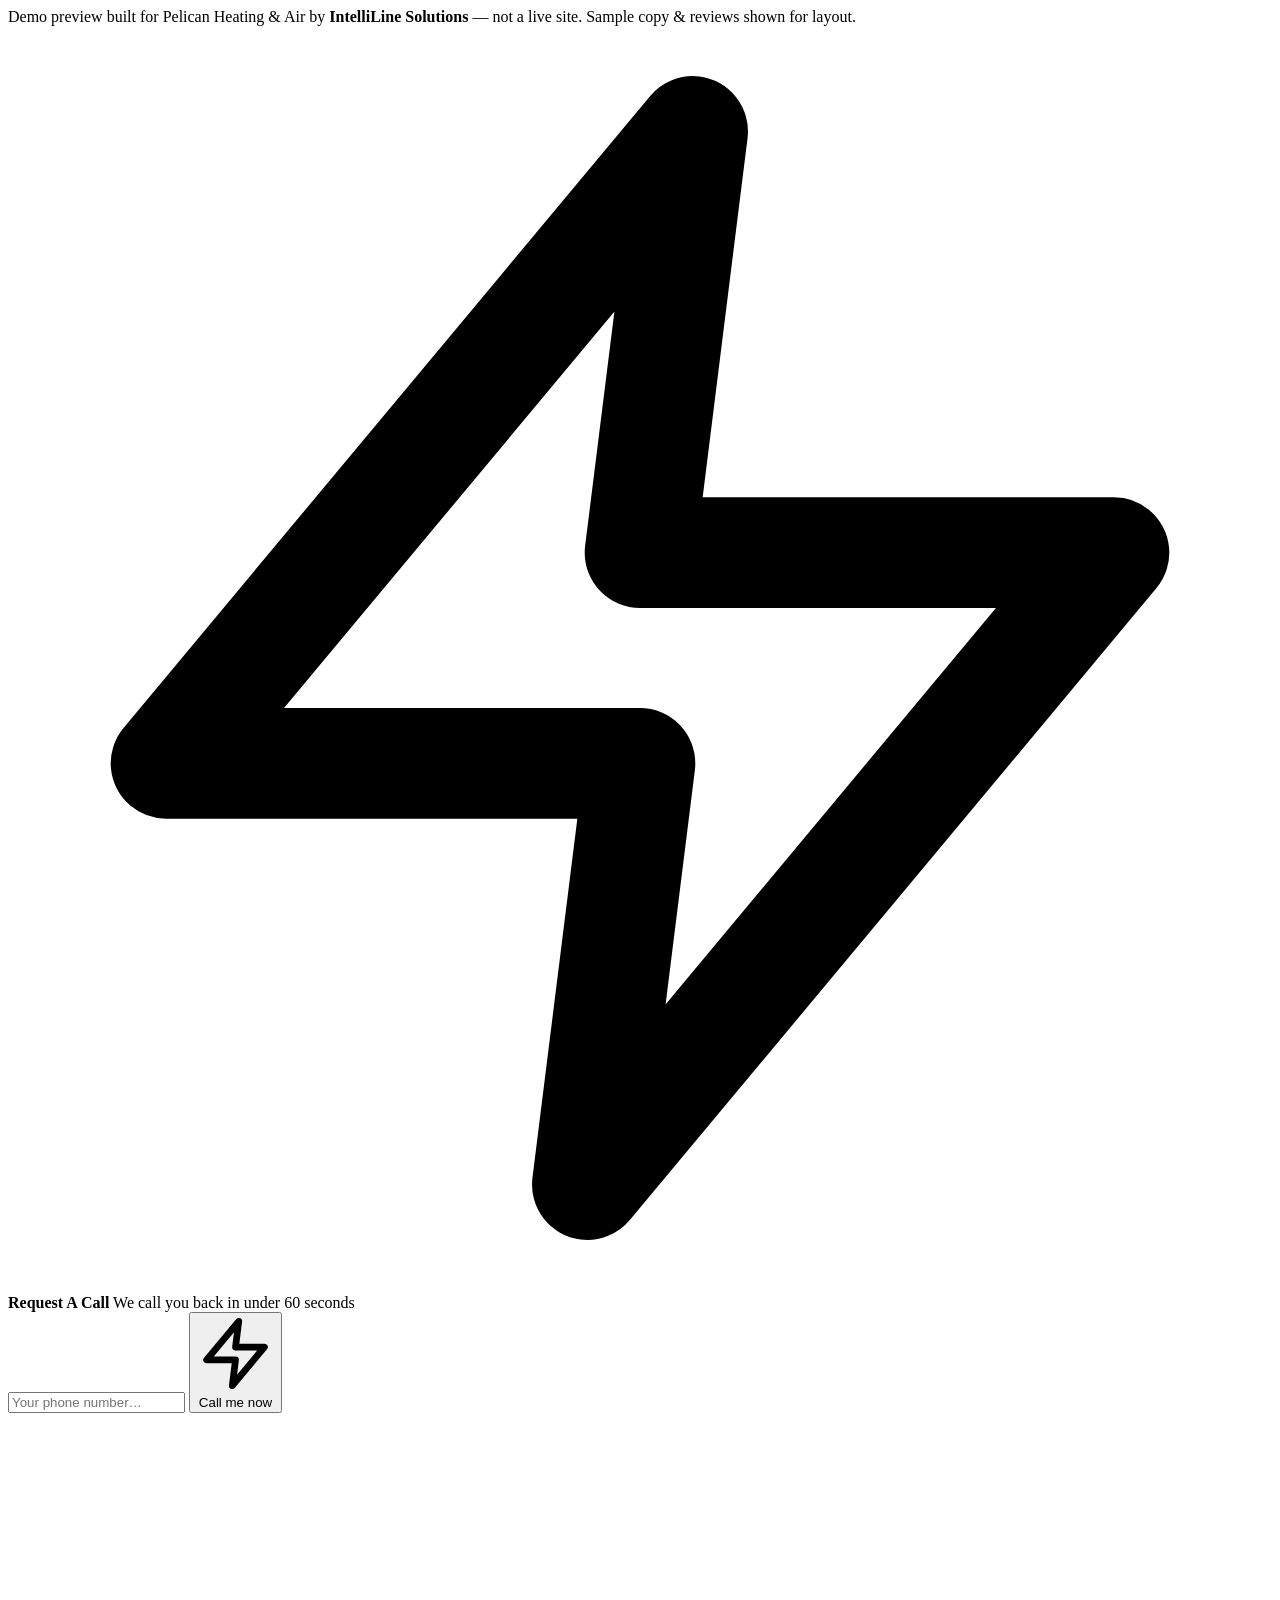
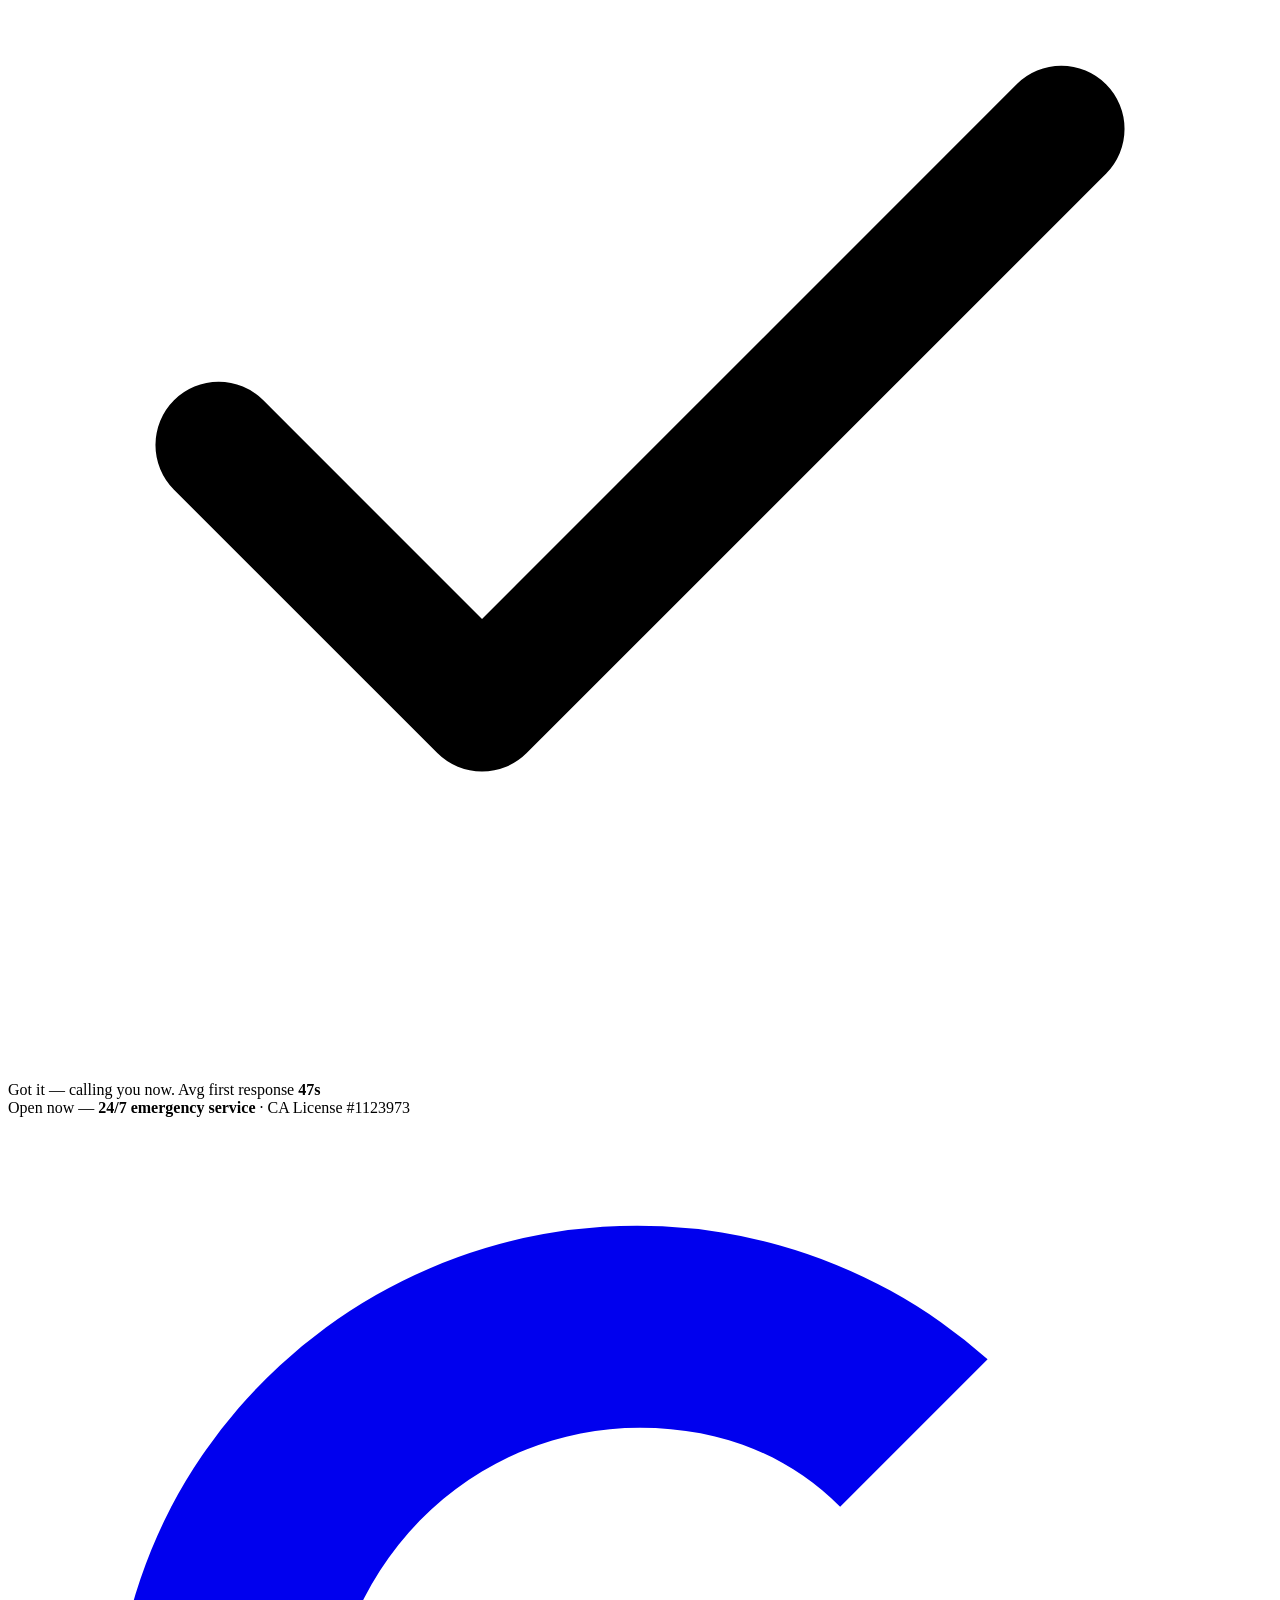
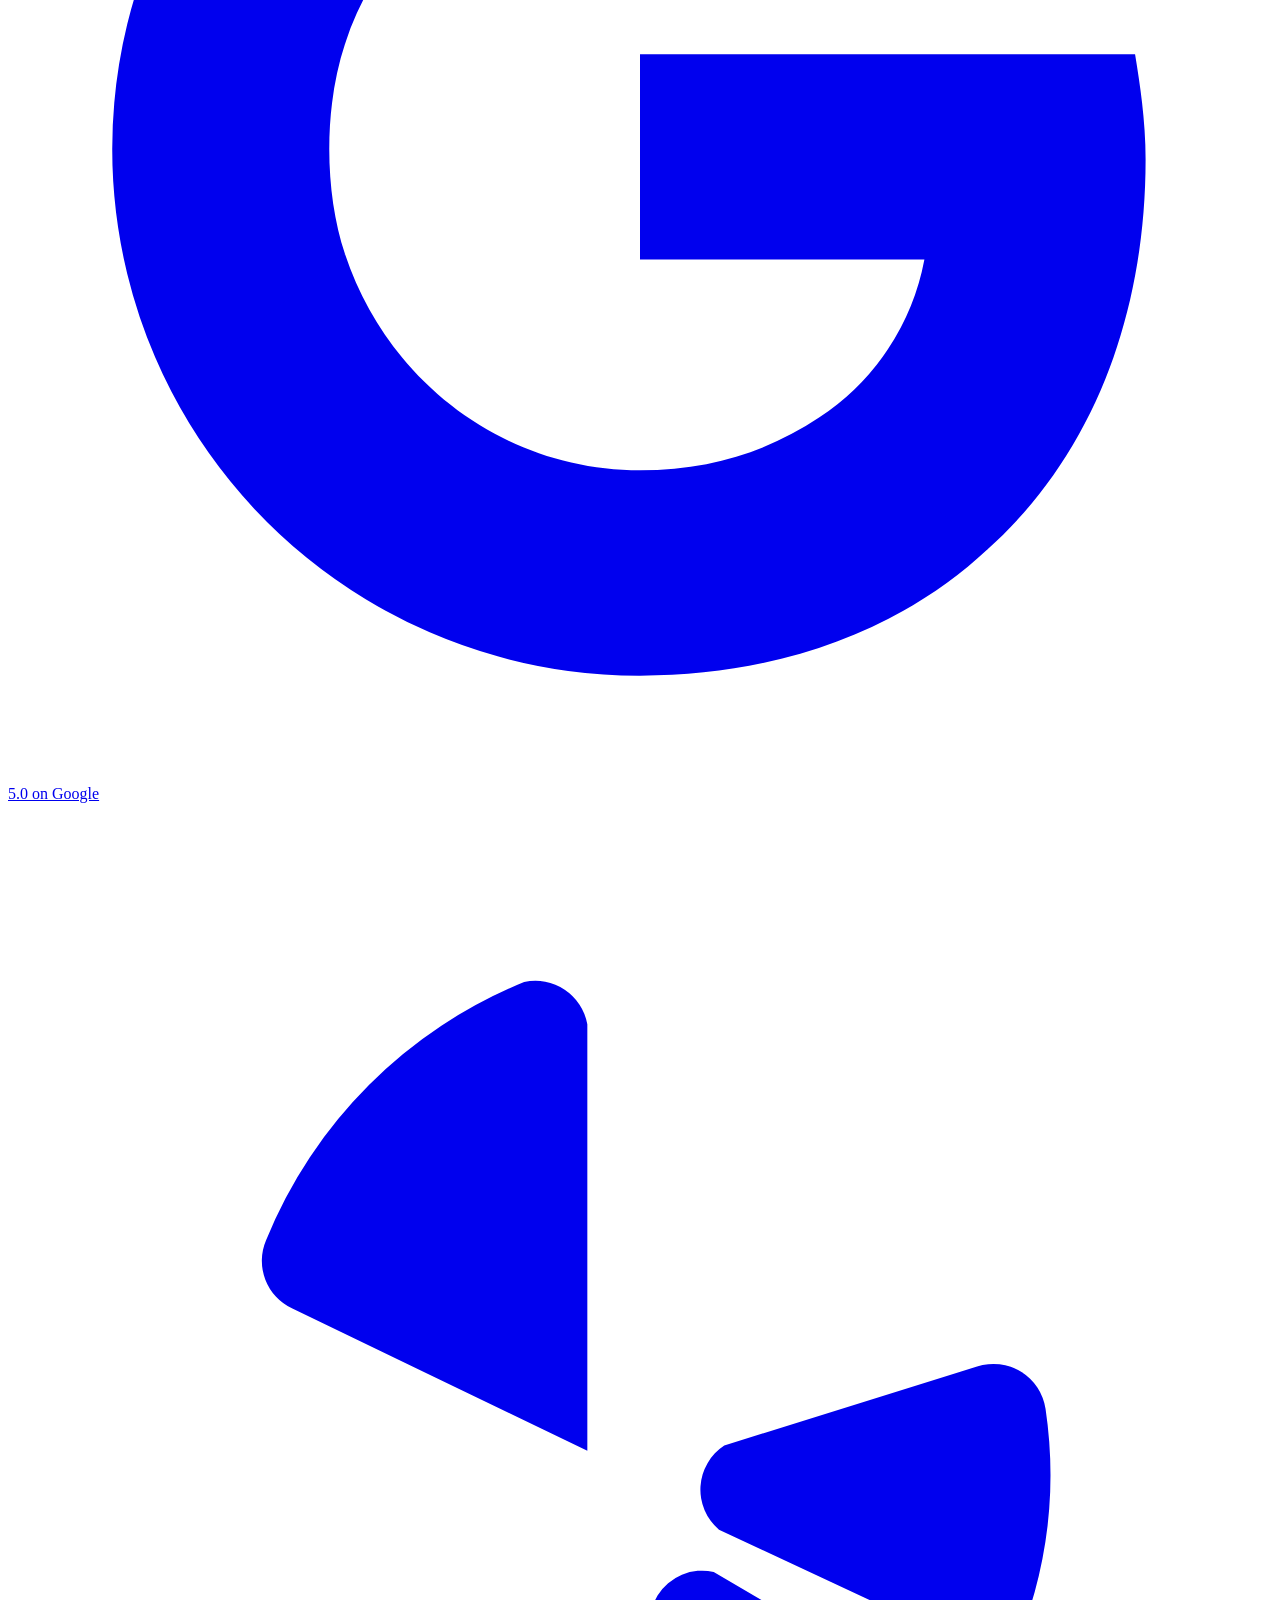
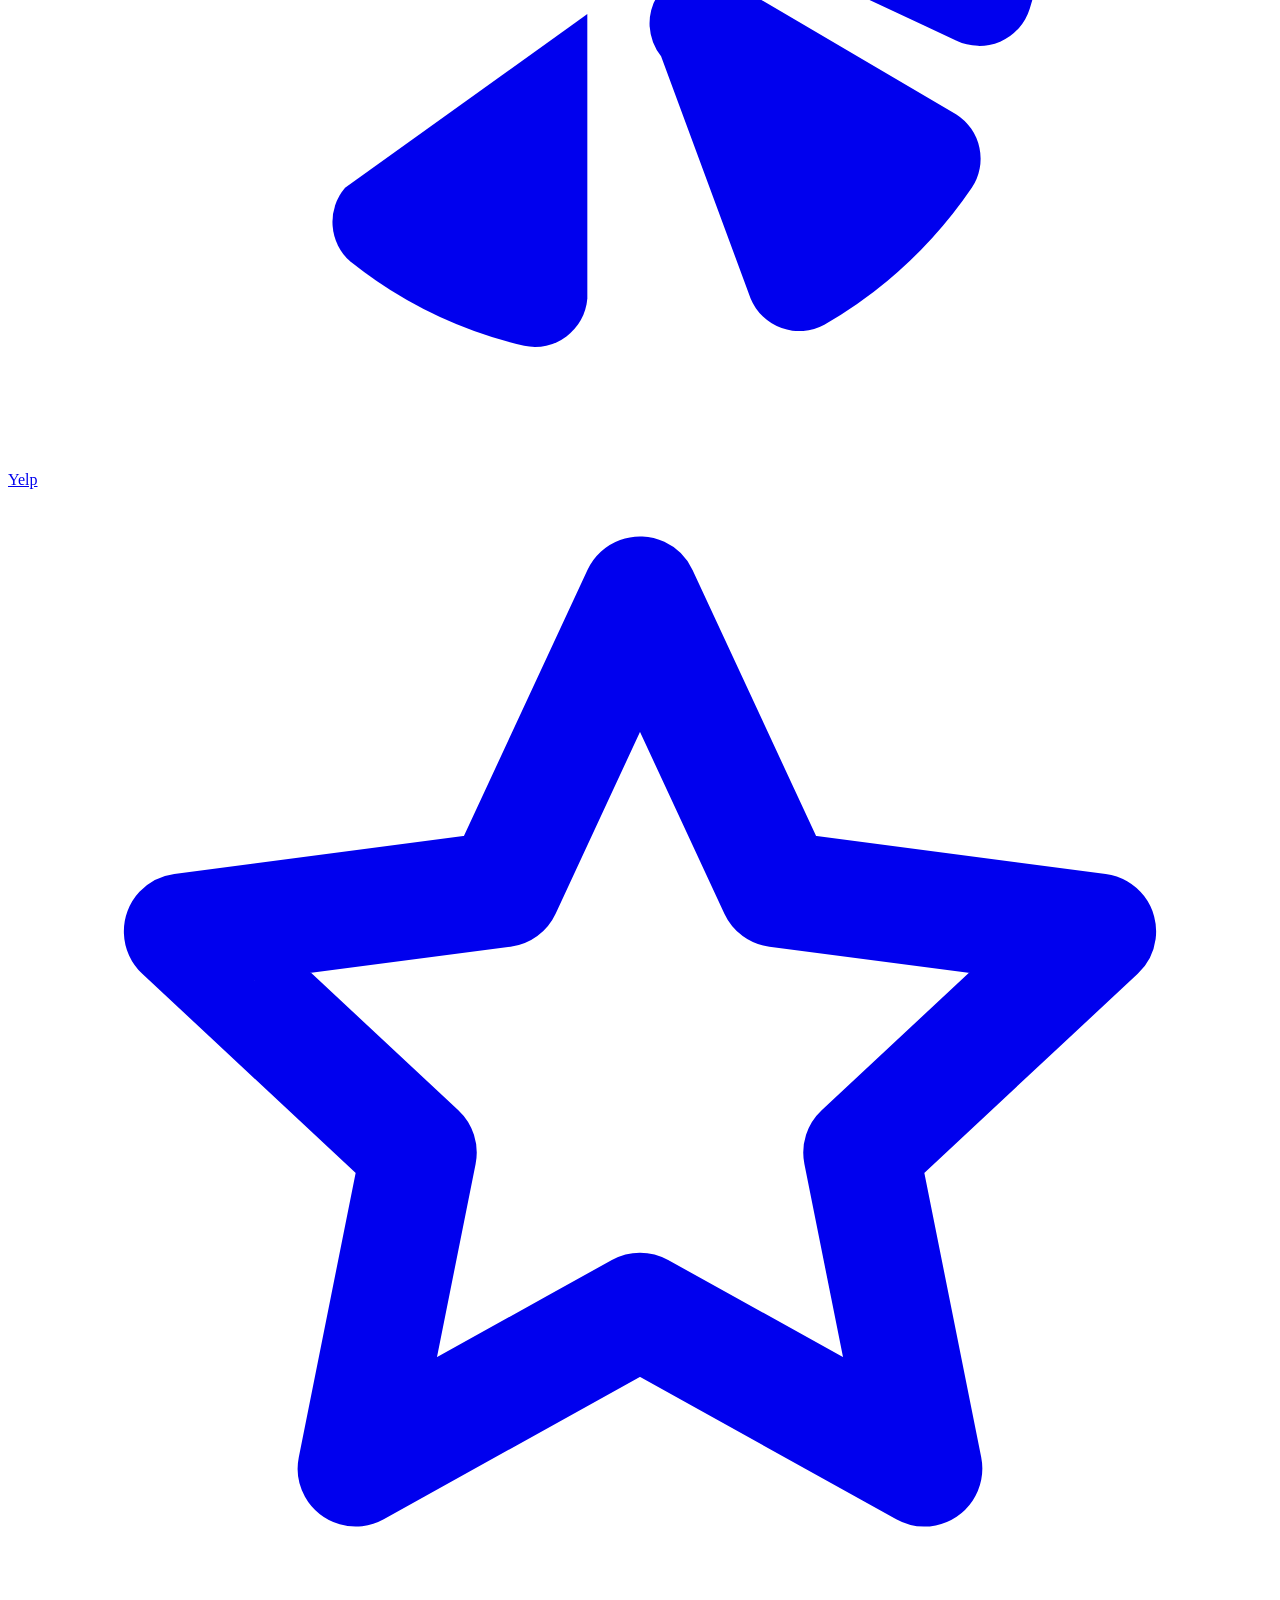
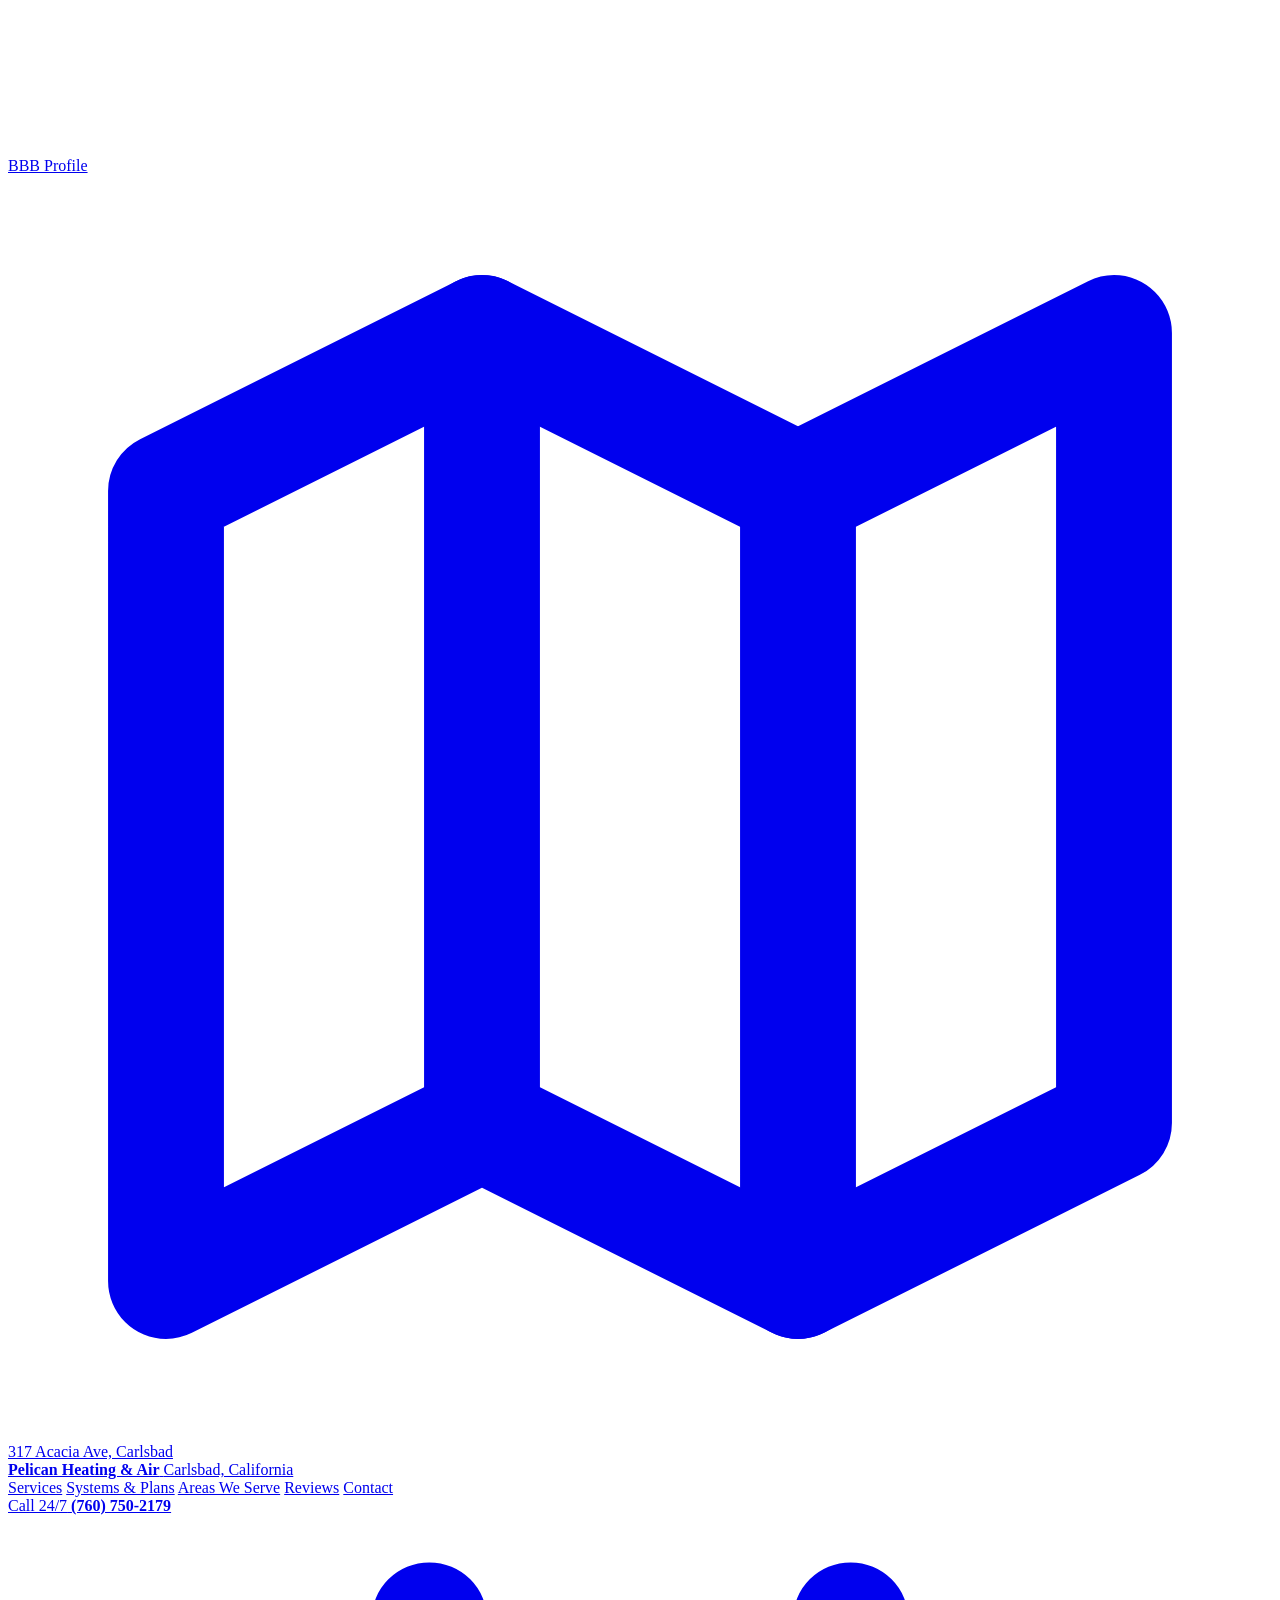
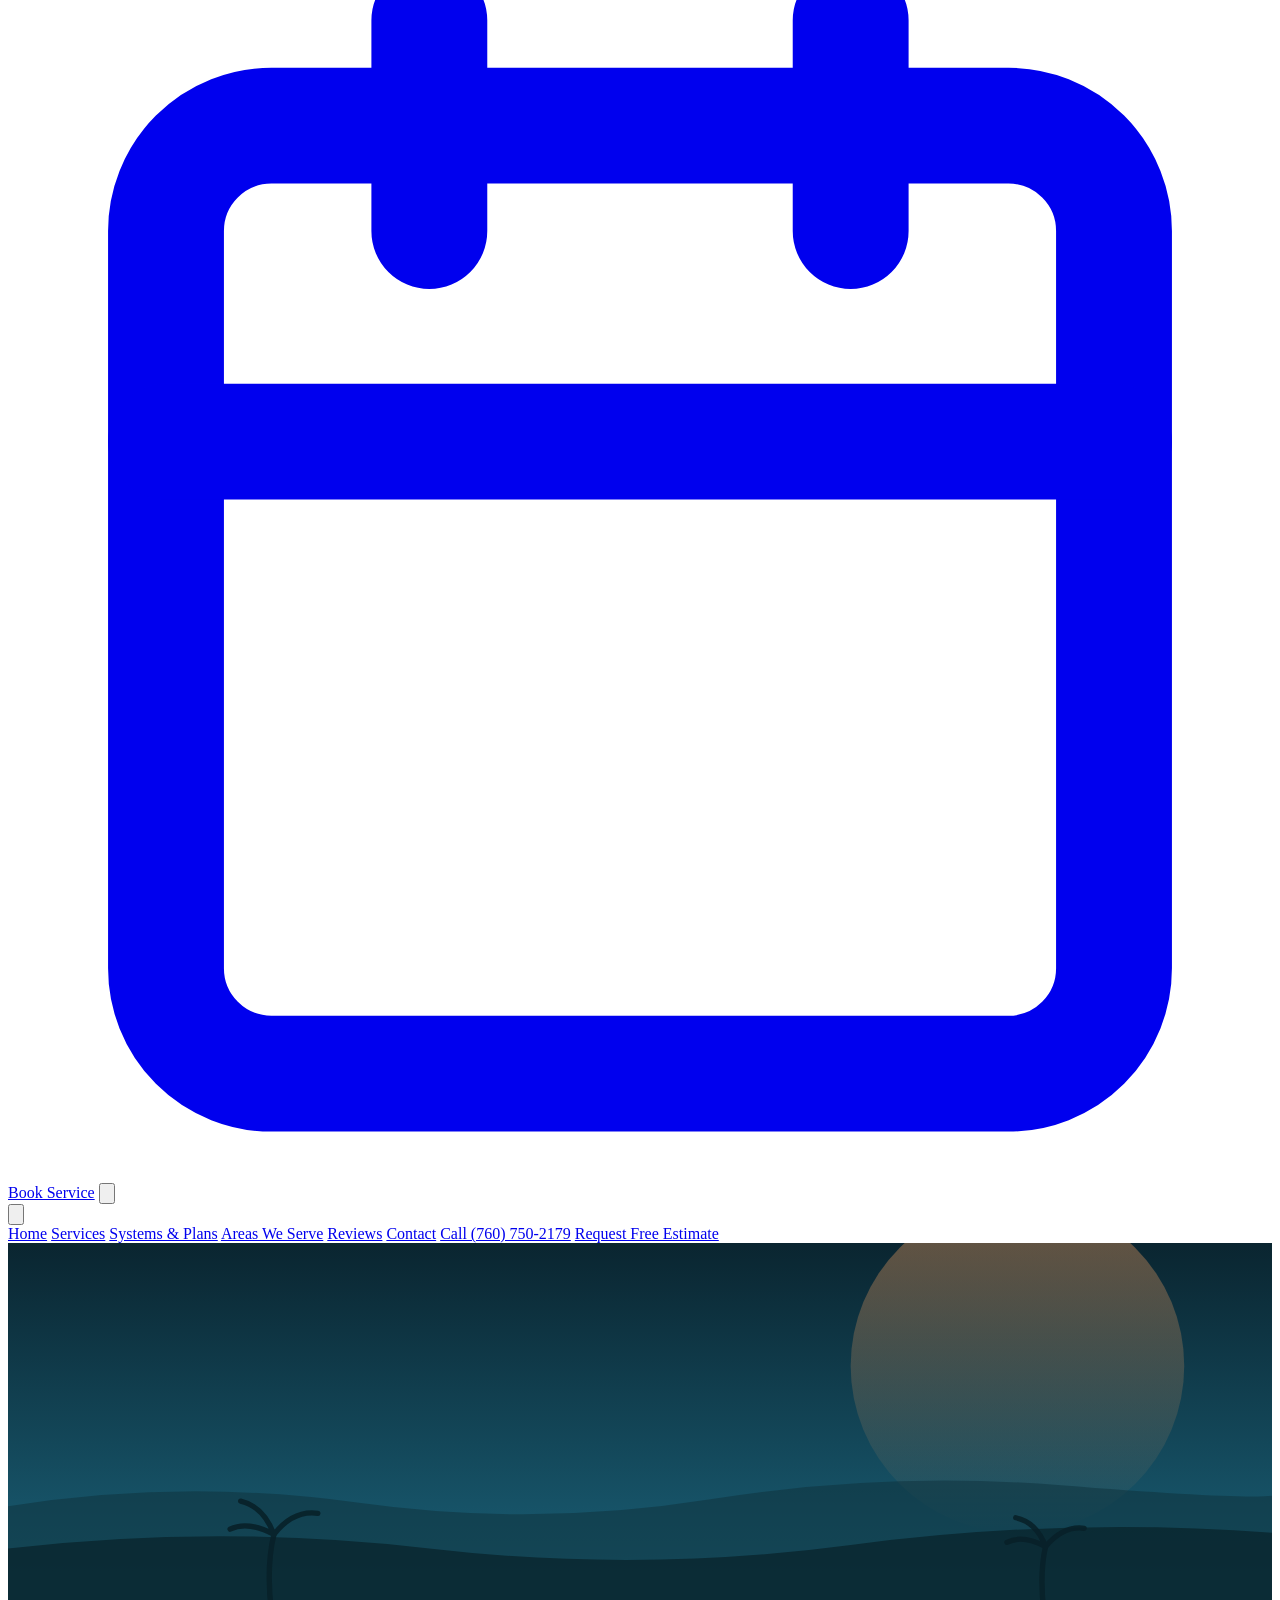
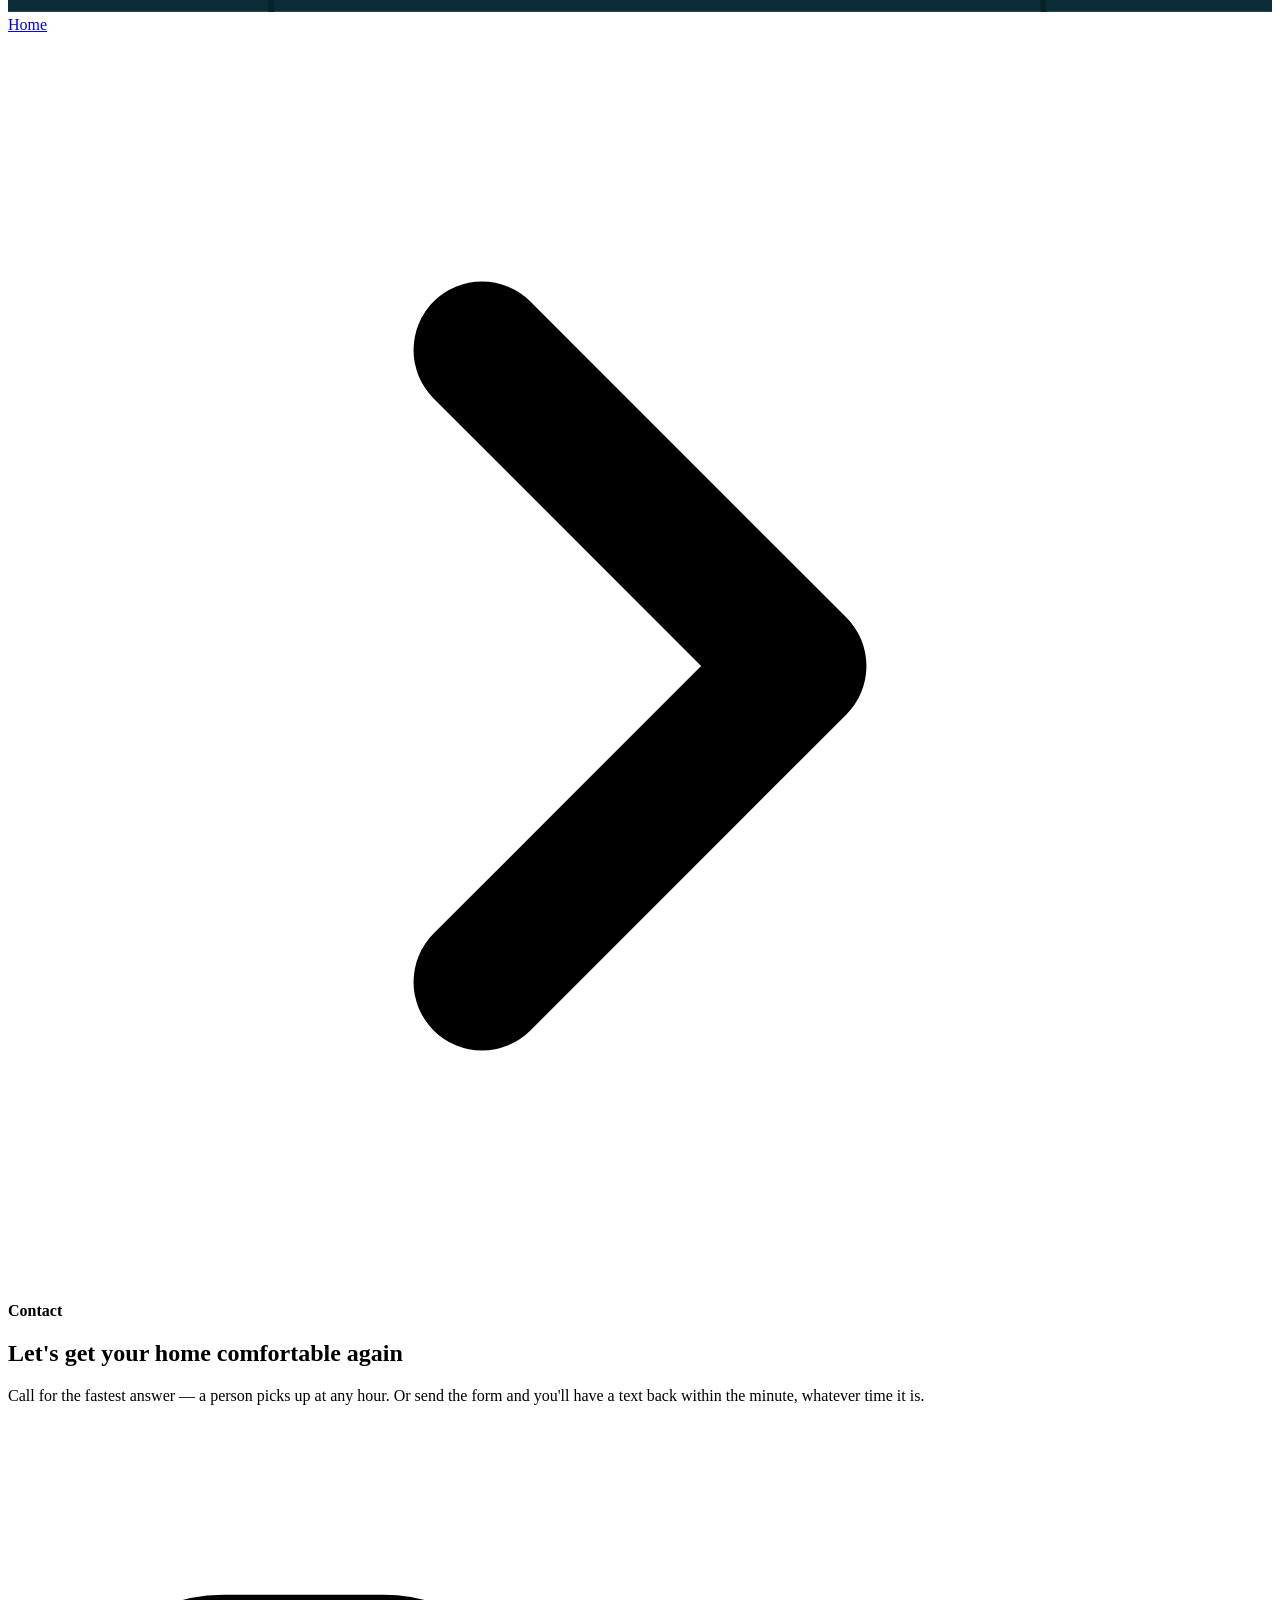
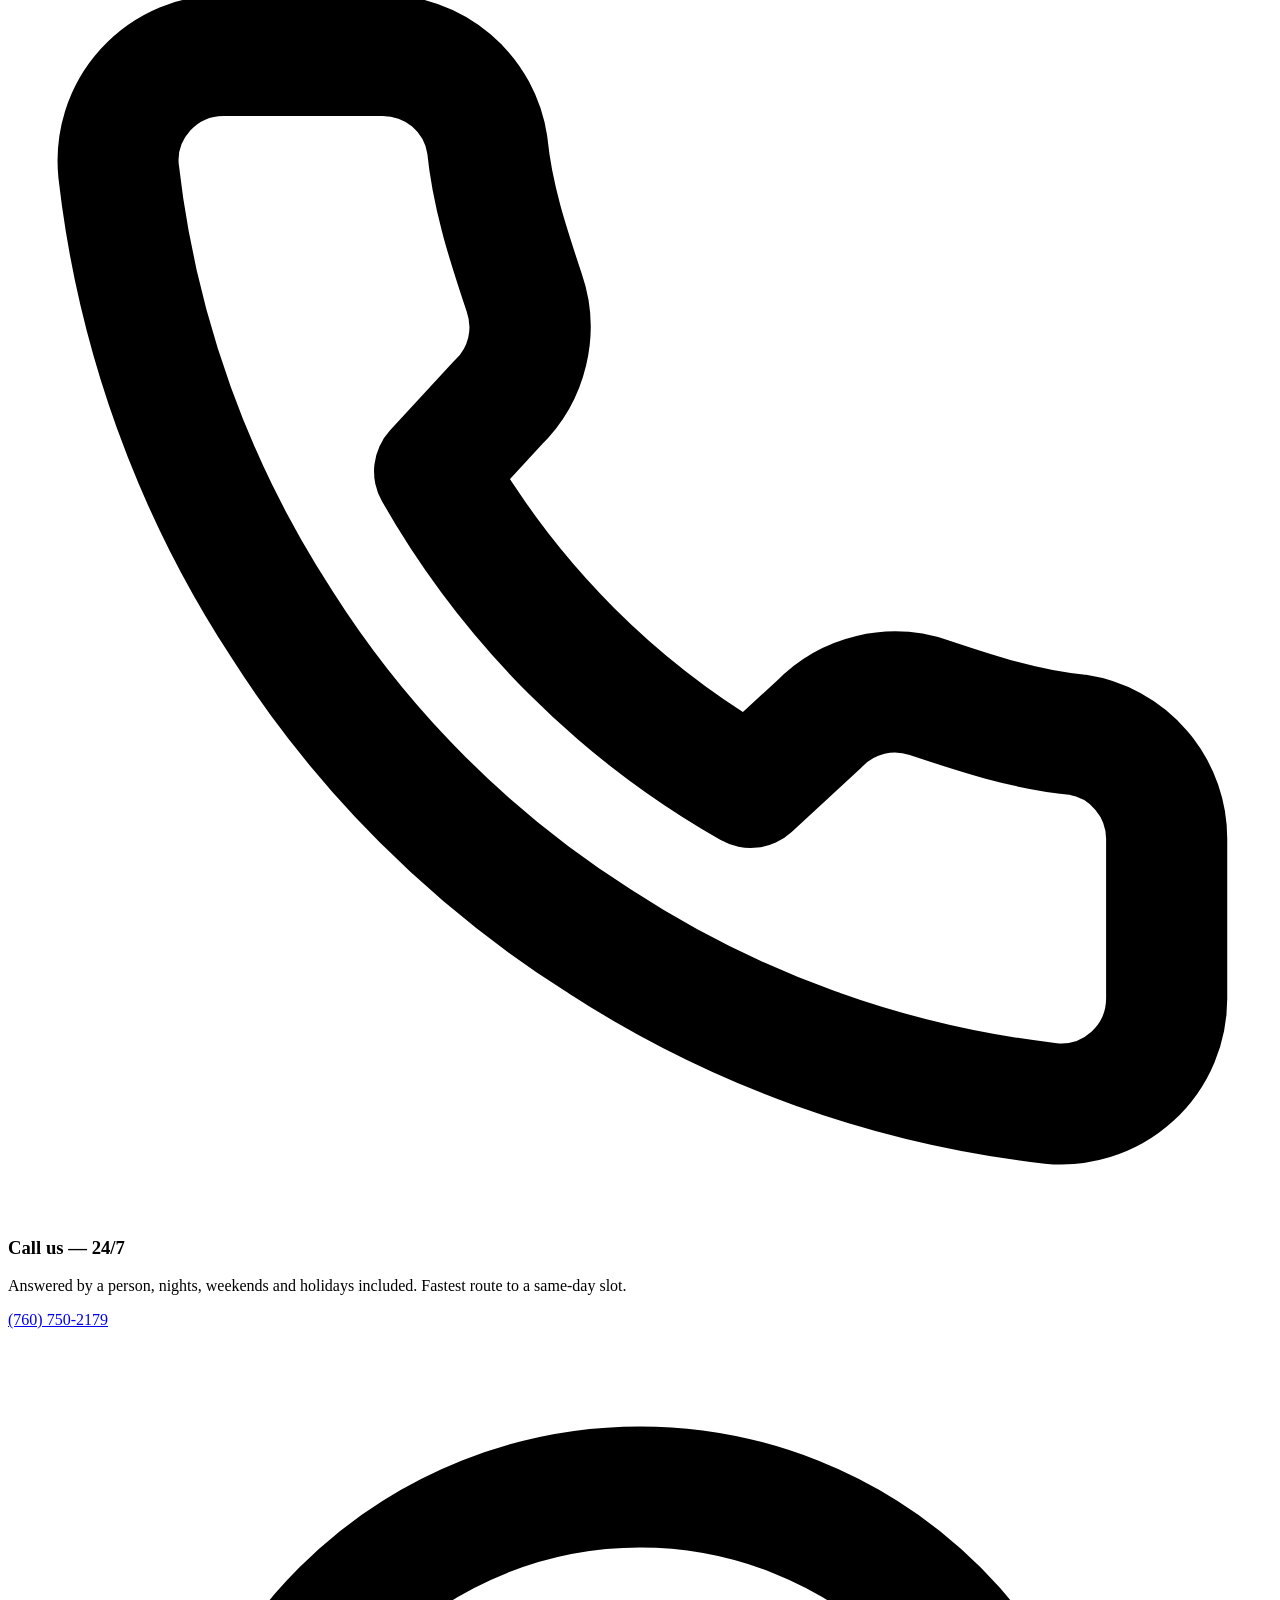
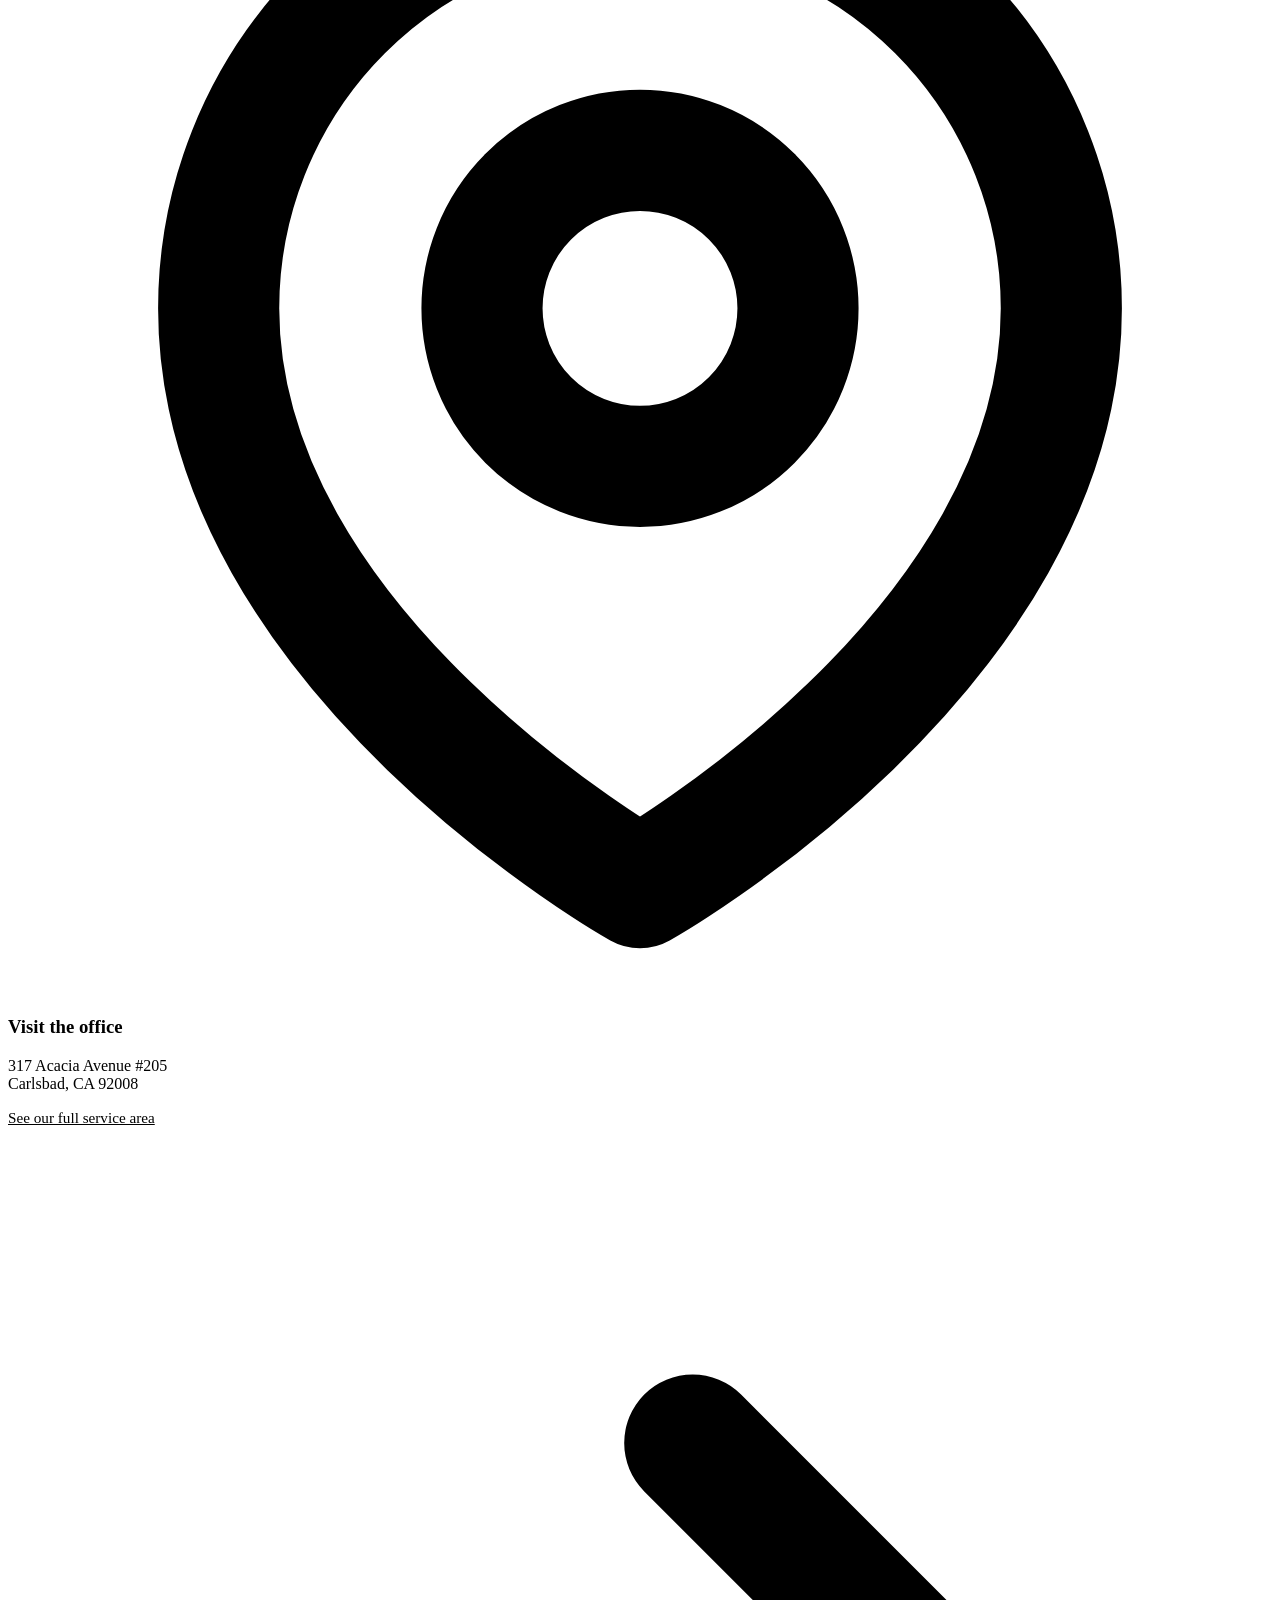
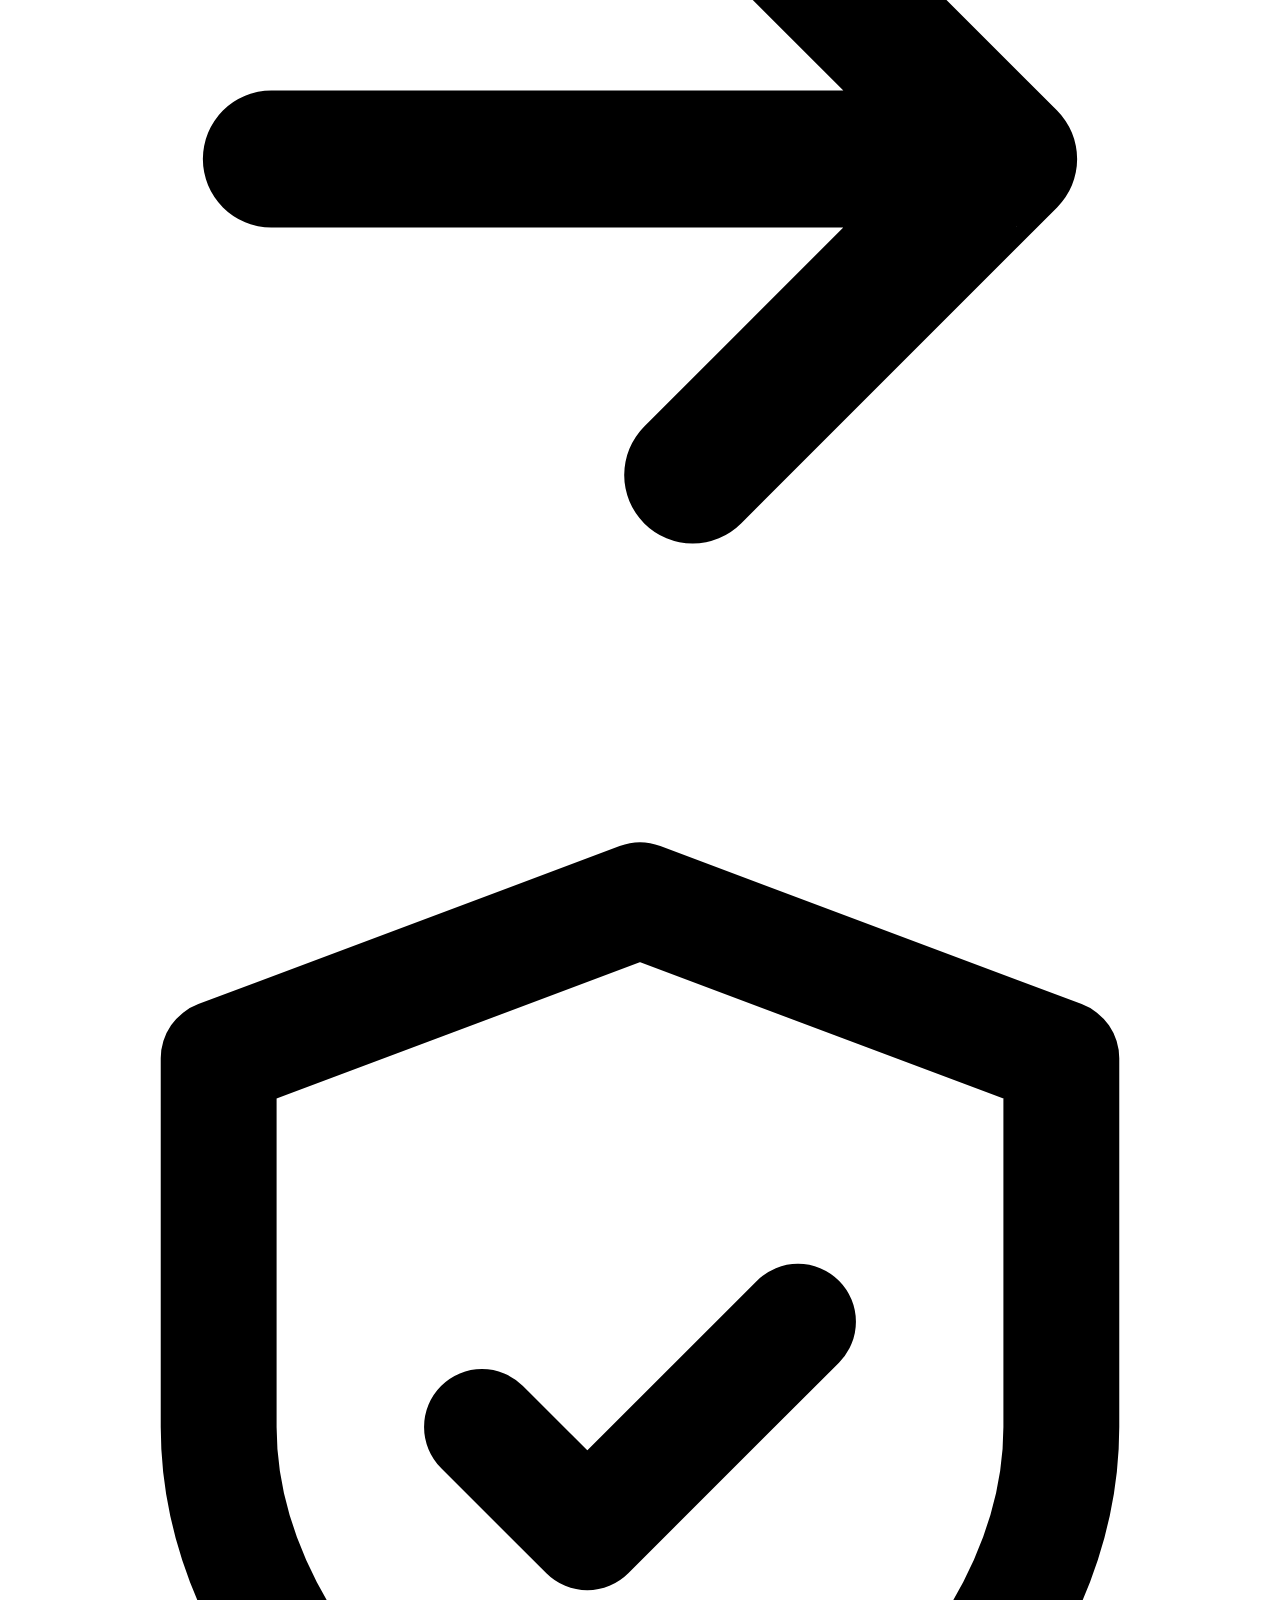
==== contact.html @ c8c162b9 "Add Pelican demo site pages" ====
<!DOCTYPE html>
<html lang="en">
<head>
<meta charset="utf-8">
<meta name="viewport" content="width=device-width,initial-scale=1">
<title>Contact Pelican Heating &amp; Air | Carlsbad, CA | (760) 750-2179</title>
<meta name="description" content="Call (760) 750-2179 any hour, or request a free estimate. Pelican Heating & Air, 317 Acacia Avenue #205, Carlsbad, CA 92008. Open 24 hours, 7 days.">
<meta name="robots" content="noindex,nofollow">
<meta property="og:title" content="Contact Pelican Heating &amp; Air | Carlsbad, CA | (760) 750-2179">
<meta property="og:description" content="Call (760) 750-2179 any hour, or request a free estimate. Pelican Heating & Air, 317 Acacia Avenue #205, Carlsbad, CA 92008. Open 24 hours, 7 days.">
<meta property="og:type" content="website">
<link rel="icon" href="assets/logo.webp">
<link rel="preconnect" href="https://fonts.googleapis.com">
<link rel="preconnect" href="https://fonts.gstatic.com" crossorigin>
<link href="https://fonts.googleapis.com/css2?family=Manrope:wght@500;600;700;800&display=swap" rel="stylesheet">
<link rel="stylesheet" href="assets/styles.css">
</head>
<body data-page="contact">

<div class="demobar">
  Demo preview built for Pelican Heating &amp; Air by <b>IntelliLine Solutions</b> — not a live site. Sample copy &amp; reviews shown for layout.
</div>


<div class="reqbar">
  <div class="wrap">
    <div class="reqbar-l">
      <span class="reqbar-ico"><svg viewBox="0 0 24 24" fill="none" stroke="currentColor" stroke-width="2.1" stroke-linecap="round" stroke-linejoin="round"><path d="M13 2L3 14h9l-1 8 10-12h-9z"/></svg></span>
      <span class="reqbar-t">
        <b>Request A Call</b>
        <span>We call you back in under 60 seconds</span>
      </span>
    </div>
    <form class="reqbar-form" id="reqForm" novalidate>
      <input type="tel" id="reqPhone" placeholder="Your phone number…" autocomplete="tel" required>
      <button class="btn btn--primary" type="submit"><svg viewBox="0 0 24 24" fill="none" stroke="currentColor" stroke-width="2.1" stroke-linecap="round" stroke-linejoin="round"><path d="M13 2L3 14h9l-1 8 10-12h-9z"/></svg> Call me now</button>
    </form>
    <span class="reqbar-ok" id="reqOk"><svg viewBox="0 0 24 24" fill="none" stroke="currentColor" stroke-width="2.4" stroke-linecap="round" stroke-linejoin="round"><path d="M20 6L9 17l-5-5"/></svg> Got it — calling you now.</span>
    <span class="reqbar-live"><span class="pulse-dot"></span> Avg first response <b id="avgResp">47s</b></span>
  </div>
</div>

<div class="socials">
  <div class="wrap">
    <span class="socials-l"><span class="pulse-dot"></span> Open now — <b>24/7 emergency service</b> · CA License #1123973</span>
    <span class="socials-r">
    <a class="soc" href="https://www.google.com/search?q=Pelican+Heating+and+Air+Carlsbad" target="_blank" rel="noopener"><i><svg viewBox="0 0 24 24" fill="currentColor"><path d="M21.6 12.2c0-.7-.1-1.4-.2-2H12v3.9h5.4a4.6 4.6 0 0 1-2 3v2.5h3.2c1.9-1.7 3-4.3 3-7.4z"/><path d="M12 22c2.7 0 5-.9 6.6-2.4l-3.2-2.5c-.9.6-2 1-3.4 1-2.6 0-4.8-1.7-5.6-4.1H3.1v2.6A10 10 0 0 0 12 22z"/><path d="M6.4 14c-.2-.6-.3-1.3-.3-2s.1-1.4.3-2V7.4H3.1a10 10 0 0 0 0 9.2z"/><path d="M12 5.9c1.5 0 2.8.5 3.8 1.5l2.8-2.8A10 10 0 0 0 3.1 7.4L6.4 10c.8-2.4 3-4.1 5.6-4.1z"/></svg></i><span>5.0 on Google</span></a>
    <a class="soc" href="https://www.yelp.com/biz/pelican-heating-and-air-carlsbad-2" target="_blank" rel="noopener"><i><svg viewBox="0 0 24 24" fill="currentColor"><path d="M11 3.2v9.1L5.4 9.6a1 1 0 0 1-.5-1.3 8.9 8.9 0 0 1 4.9-4.9 1 1 0 0 1 1.2.8z"/><path d="M11 15.4v5.4a1 1 0 0 1-1.2.9 8.4 8.4 0 0 1-3.3-1.6 1 1 0 0 1-.1-1.4z"/><path d="M13.4 14.6l4.6 2.7a1 1 0 0 1 .3 1.4 8.6 8.6 0 0 1-2.8 2.6 1 1 0 0 1-1.4-.5l-1.7-4.6a1 1 0 0 1 1-1.6z"/><path d="M13.6 12.2l4.8-1.5a1 1 0 0 1 1.3.8 8.5 8.5 0 0 1-.3 3.8 1 1 0 0 1-1.4.6l-4.5-2.1a1 1 0 0 1 .1-1.6z"/></svg></i><span>Yelp</span></a>
    <a class="soc" href="https://www.bbb.org/us/ca/carlsbad/profile/air-conditioning-contractor/pelican-heating-and-air-inc-1126-1000131248" target="_blank" rel="noopener"><i><svg viewBox="0 0 24 24" fill="none" stroke="currentColor" stroke-width="2.2" stroke-linecap="round" stroke-linejoin="round"><path d="M12 2l2.6 5.6 6.1.8-4.5 4.2 1.2 6-5.4-3-5.4 3 1.2-6L3.3 8.4l6.1-.8z"/></svg></i><span>BBB Profile</span></a>
    <a class="soc" href="https://maps.google.com/?q=317+Acacia+Avenue+205+Carlsbad+CA+92008" target="_blank" rel="noopener"><i><svg viewBox="0 0 24 24" fill="none" stroke="currentColor" stroke-width="2.2" stroke-linecap="round" stroke-linejoin="round"><path d="M9 3L3 6v15l6-3 6 3 6-3V3l-6 3z"/><path d="M9 3v15M15 6v15"/></svg></i><span>317 Acacia Ave, Carlsbad</span></a>
    </span>
  </div>
</div>


<header class="hdr" id="hdr">
  <div class="wrap">
    <a class="brand" href="index.html">
      <img src="assets/logo.webp" alt="Pelican Heating and Air logo" onerror="this.style.display='none'">
      <span class="brand-txt">
        <b>Pelican Heating &amp; Air</b>
        <span>Carlsbad, California</span>
      </span>
    </a>
    <nav class="nav">
      <a href="services.html">Services</a>
      <a href="systems.html">Systems &amp; Plans</a>
      <a href="service-areas.html">Areas We Serve</a>
      <a href="index.html#reviews">Reviews</a>
      <a href="contact.html" class="is-active">Contact</a>
    </nav>
    <div class="hdr-cta">
      <a class="hdr-phone" href="tel:+17607502179">
        <span>Call 24/7</span>
        <b>(760) 750-2179</b>
      </a>
      <a class="btn btn--primary" href="contact.html"><svg viewBox="0 0 24 24" fill="none" stroke="currentColor" stroke-width="2.2" stroke-linecap="round" stroke-linejoin="round"><rect x="3" y="4" width="18" height="18" rx="2"/><path d="M16 2v4M8 2v4M3 10h18"/></svg> Book Service</a>
      <button class="burger" id="burger" aria-label="Open menu">
        <svg viewBox="0 0 24 24" fill="none" stroke="currentColor" stroke-width="2.4" stroke-linecap="round"><path d="M4 7h16M4 12h16M4 17h16"/></svg>
      </button>
    </div>
  </div>
</header>

<div class="mobnav" id="mobnav">
  <div class="mobnav-top">
    <img src="assets/logo.webp" alt="" onerror="this.style.display='none'">
    <button class="mobclose" id="mobclose" aria-label="Close menu">
      <svg viewBox="0 0 24 24" fill="none" stroke="currentColor" stroke-width="2.4" stroke-linecap="round"><path d="M6 6l12 12M18 6L6 18"/></svg>
    </button>
  </div>
  <a class="mlink" href="index.html">Home</a>
  <a class="mlink" href="services.html">Services</a>
  <a class="mlink" href="systems.html">Systems &amp; Plans</a>
  <a class="mlink" href="service-areas.html">Areas We Serve</a>
  <a class="mlink" href="index.html#reviews">Reviews</a>
  <a class="mlink" href="contact.html">Contact</a>
  <a class="btn btn--primary" href="tel:+17607502179">Call (760) 750-2179</a>
  <a class="btn btn--ghost" href="contact.html">Request Free Estimate</a>
</div>

<section class="phero">
  <div class="phero-bg">
    <svg viewBox="0 0 1440 420" preserveAspectRatio="xMidYMid slice" aria-hidden="true">
      <defs>
        <linearGradient id="psky" x1="0" y1="0" x2="0" y2="1">
          <stop offset="0%" stop-color="#0A2530"/><stop offset="100%" stop-color="#1B647C"/>
        </linearGradient>
        <linearGradient id="psun" x1="0" y1="0" x2="0" y2="1">
          <stop offset="0%" stop-color="#E69A60" stop-opacity=".45"/><stop offset="100%" stop-color="#E69A60" stop-opacity="0"/>
        </linearGradient>
      </defs>
      <rect width="1440" height="420" fill="url(#psky)"/>
      <circle cx="1150" cy="140" r="190" fill="url(#psun)"/>
      <path d="M0 300 Q200 268 400 296 T800 292 T1200 276 T1440 288 L1440 420 L0 420Z" fill="#0F333E" opacity=".55"/>
      <path d="M0 348 Q240 320 480 348 T960 344 T1440 330 L1440 420 L0 420Z" fill="#082129" opacity=".7"/>
      <g stroke="#082129" stroke-width="6" fill="none" stroke-linecap="round" opacity=".9">
        <path d="M300 420 q-6 -52 3 -88"/>
        <path d="M303 332 q-30 -16 -50 -6M303 332 q-12 -32 -38 -38M303 332 q22 -28 50 -24"/>
        <path d="M1180 420 q-5 -44 2 -74"/>
        <path d="M1182 346 q-26 -14 -44 -5M1182 346 q-10 -28 -34 -33M1182 346 q20 -24 44 -21"/>
      </g>
    </svg>
  </div>
  <div class="phero-veil"></div>
  <div class="wrap">
    <div class="crumb">
      <a href="index.html">Home</a> <svg viewBox="0 0 24 24" fill="none" stroke="currentColor" stroke-width="2.6" stroke-linecap="round" stroke-linejoin="round"><path d="M9 6l6 6-6 6"/></svg> <b>Contact</b>
    </div>
    <h1>Let's get your home comfortable again</h1>
    <p class="lede">Call for the fastest answer — a person picks up at any hour. Or send the form and you'll have a text back within the minute, whatever time it is.</p>
  </div>
  <div class="phero-wave">
    <svg viewBox="0 0 1440 70" preserveAspectRatio="none" aria-hidden="true">
      <path d="M0 34 C 240 70, 480 4, 720 26 C 960 48, 1200 70, 1440 40 L1440 70 L0 70Z" fill="#ffffff"/>
    </svg>
  </div>
</section>

<main>
  <section class="section" style="padding-top:64px">
    <div class="wrap">
      <div class="cgrid">
        <div class="ccard rv">
          <div class="ccard-ico"><svg viewBox="0 0 24 24" fill="none" stroke="currentColor" stroke-width="2.3" stroke-linecap="round" stroke-linejoin="round"><path d="M22 16.9v3a2 2 0 0 1-2.2 2 19.8 19.8 0 0 1-8.6-3.1 19.5 19.5 0 0 1-6-6A19.8 19.8 0 0 1 2.1 4.2 2 2 0 0 1 4.1 2h3a2 2 0 0 1 2 1.7c.1 1 .4 1.9.7 2.8a2 2 0 0 1-.5 2.1L8.1 9.9a16 16 0 0 0 6 6l1.3-1.2a2 2 0 0 1 2.1-.5c.9.3 1.8.6 2.8.7a2 2 0 0 1 1.7 2z"/></svg></div>
          <h3>Call us — 24/7</h3>
          <p>Answered by a person, nights, weekends and holidays included. Fastest route to a same-day slot.</p>
          <a class="big" href="tel:+17607502179">(760) 750-2179</a>
        </div>
        <div class="ccard rv rv-d1">
          <div class="ccard-ico"><svg viewBox="0 0 24 24" fill="none" stroke="currentColor" stroke-width="2.3" stroke-linecap="round" stroke-linejoin="round"><path d="M12 22s8-4.5 8-11a8 8 0 1 0-16 0c0 6.5 8 11 8 11z"/><circle cx="12" cy="11" r="3"/></svg></div>
          <h3>Visit the office</h3>
          <p>317 Acacia Avenue #205<br>Carlsbad, CA 92008</p>
          <a class="big" href="service-areas.html" style="font-size:.95rem;color:var(--teal)">See our full service area <svg viewBox="0 0 24 24" fill="none" stroke="currentColor" stroke-width="2.6" stroke-linecap="round" stroke-linejoin="round"><path d="M5 12h14M13 6l6 6-6 6"/></svg></a>
        </div>
        <div class="ccard rv rv-d2">
          <div class="ccard-ico"><svg viewBox="0 0 24 24" fill="none" stroke="currentColor" stroke-width="2.2" stroke-linecap="round" stroke-linejoin="round"><path d="M12 22s8-4 8-10V5l-8-3-8 3v7c0 6 8 10 8 10z"/><path d="M9 12l2 2 4-4"/></svg></div>
          <h3>Licensed &amp; insured</h3>
          <p>California contractor's license #1123973. NATE-certified technicians, fully insured and bonded.</p>
          <a class="big" href="systems.html" style="font-size:.95rem;color:var(--teal)">What we install <svg viewBox="0 0 24 24" fill="none" stroke="currentColor" stroke-width="2.6" stroke-linecap="round" stroke-linejoin="round"><path d="M5 12h14M13 6l6 6-6 6"/></svg></a>
        </div>
      </div>
    </div>
  </section>

  <section class="section section--deep" id="request" style="padding-top:80px">
    <div class="wrap">
      <div class="contact">
        <div>
          <span class="eyebrow rv">Request a visit</span>
          <h2 class="rv rv-d1">Send it and you'll hear back in under a minute</h2>
          <p class="lede rv rv-d2">A confirmation text goes out immediately, then a call from a Carlsbad number — usually within five minutes, at any hour.</p>

          <div class="ci-list">
            <div class="ci rv rv-d2">
              <div class="ci-ico"><svg viewBox="0 0 24 24" fill="none" stroke="currentColor" stroke-width="2.2" stroke-linecap="round" stroke-linejoin="round"><circle cx="12" cy="12" r="10"/><path d="M12 6v6l4 2"/></svg></div>
              <div><b>Hours</b><p>Open 24 hours, 7 days<small>Emergency dispatch available at any time</small></p></div>
            </div>
            <div class="ci rv rv-d3">
              <div class="ci-ico"><svg viewBox="0 0 24 24" fill="none" stroke="currentColor" stroke-width="2.1" stroke-linecap="round" stroke-linejoin="round"><path d="M13 2L3 14h9l-1 8 10-12h-9z"/></svg></div>
              <div><b>Emergencies</b><p>No cooling or no heat<small>Call rather than form — it's faster</small></p></div>
            </div>
            <div class="ci rv rv-d4">
              <div class="ci-ico"><svg viewBox="0 0 24 24" fill="none" stroke="currentColor" stroke-width="2.2" stroke-linecap="round" stroke-linejoin="round"><rect x="3" y="4" width="18" height="18" rx="2"/><path d="M16 2v4M8 2v4M3 10h18"/></svg></div>
              <div><b>Free estimates</b><p>On replacements &amp; installs<small>Measured and written down, not guessed</small></p></div>
            </div>
            <div class="ci rv rv-d5">
              <div class="ci-ico"><svg viewBox="0 0 24 24" fill="currentColor"><path d="M12 2l2.9 6.3 6.9.8-5.1 4.7 1.4 6.8L12 17.3 5.9 20.6l1.4-6.8L2.2 9.1l6.9-.8z"/></svg></div>
              <div><b>Rated 5.0 on Google</b><p>Carlsbad, CA<small>25+ years serving North County</small></p></div>
            </div>
          </div>
        </div>

        <div class="form-card rv rv-d2">
          <div id="mainFormWrap">
            <h3>Request a free estimate</h3>
            <p>Tell us what's going on. You'll get a text confirmation immediately and a call from a real person shortly after.</p>
            <form class="f" id="mainForm" novalidate>
              <div class="f-row">
                <div><label for="fn">First name</label><input id="fn" type="text" placeholder="Jane" autocomplete="given-name" required></div>
                <div><label for="ln">Last name</label><input id="ln" type="text" placeholder="Doe" autocomplete="family-name"></div>
              </div>
              <div class="f-row">
                <div><label for="ph">Mobile number *</label><input id="ph" type="tel" placeholder="(760) 000-0000" autocomplete="tel" required></div>
                <div><label for="em">Email *</label><input id="em" type="email" placeholder="you@email.com" autocomplete="email" required></div>
              </div>
              <div>
                <label for="cty">City</label>
                <select id="cty">
                  <option value="">Select your city</option>
                  <option>Carlsbad</option><option>Oceanside</option><option>Encinitas</option>
                  <option>Vista</option><option>San Marcos</option><option>Escondido</option>
                  <option>Rancho Santa Fe</option><option>Del Mar</option><option>La Costa / Aviara</option>
                  <option>Solana Beach</option><option>Carmel Valley</option><option>Rancho Peñasquitos</option>
                </select>
              </div>
              <div>
                <label for="svc">What do you need?</label>
                <select id="svc">
                  <option value="">Select a service</option>
                  <option>AC repair</option><option>AC installation / replacement</option>
                  <option>Heating repair</option><option>Heating installation</option>
                  <option>Heat pump</option><option>Mini-split / ductless</option>
                  <option>Indoor air quality</option><option>Ductwork</option>
                  <option>Thermostat</option><option>Maintenance &amp; tune-up</option>
                  <option>Emergency — no cooling or heat</option>
                </select>
              </div>
              <div><label for="msg">Anything we should know?</label><textarea id="msg" placeholder="Two-storey house in La Costa, upstairs never gets cold…"></textarea></div>
              <button class="btn btn--teal btn--lg" type="submit">Send My Request</button>
              <div class="f-note">
                <svg viewBox="0 0 24 24" fill="none" stroke="currentColor" stroke-width="2.4" stroke-linecap="round" stroke-linejoin="round"><path d="M20 6L9 17l-5-5"/></svg>
                <span>By sending this you agree to be contacted about your request. Standard message rates apply. We never sell your information.</span>
              </div>
            </form>
          </div>

          <div class="form-success" id="mainSuccess">
            <div class="tick"><svg viewBox="0 0 24 24" fill="none" stroke="currentColor" stroke-width="2.4" stroke-linecap="round" stroke-linejoin="round"><path d="M20 6L9 17l-5-5"/></svg></div>
            <h4>Request received</h4>
            <p>A confirmation text is on its way and dispatch has your details. Expect a call from a Carlsbad number shortly.</p>
            <div class="hero-timer" style="background:rgba(22,163,74,.1);border-color:rgba(22,163,74,.35)">
              <b id="mainTimer" style="color:#16A34A">0.0</b><span style="color:#52717A">seconds to first response</span>
            </div>
            <p style="font-size:.78rem;color:#8AA3AB;margin-top:16px">Demo preview — nothing was actually sent.</p>
          </div>
        </div>
      </div>
    </div>
  </section>

  <section class="section section--alt">
    <div class="wrap">
      <div class="why">
        <div>
          <span class="eyebrow rv">When we're open</span>
          <h2 class="rv rv-d1">All of it. Every day.</h2>
          <p class="lede rv rv-d2" style="margin-bottom:28px">There's no answering service and no overnight voicemail box. If your system fails at 2am in a heatwave, that is precisely when you need someone to pick up.</p>
          <div class="hours rv rv-d3">
            <div class="hours-r"><b>Monday</b><span>Open 24 hours</span></div>
            <div class="hours-r"><b>Tuesday</b><span>Open 24 hours</span></div>
            <div class="hours-r"><b>Wednesday</b><span>Open 24 hours</span></div>
            <div class="hours-r"><b>Thursday</b><span>Open 24 hours</span></div>
            <div class="hours-r"><b>Friday</b><span>Open 24 hours</span></div>
            <div class="hours-r"><b>Saturday</b><span>Open 24 hours</span></div>
            <div class="hours-r"><b>Sunday</b><span>Open 24 hours</span></div>
          </div>
        </div>
        <div class="rv rv-d2">
          <div class="map" style="aspect-ratio:4/3">
            <svg viewBox="0 0 400 300" aria-hidden="true">
              <defs>
                <linearGradient id="mland" x1="0" y1="0" x2="1" y2="1">
                  <stop offset="0%" stop-color="#15495A"/><stop offset="100%" stop-color="#0C2E39"/>
                </linearGradient>
              </defs>
              <rect width="400" height="300" fill="url(#mland)"/>
              <path d="M0 0 L84 0 Q66 80 78 160 T60 300 L0 300Z" fill="#227791" opacity=".35"/>
              <path d="M84 0 Q66 80 78 160 T60 300" fill="none" stroke="#7FC5D8" stroke-width="2" opacity=".5"/>
              <g stroke="#8FB4C0" stroke-width="1.6" opacity=".3" fill="none">
                <path d="M96 40 L400 60M92 110 L400 128M88 180 L400 196M84 250 L400 262"/>
                <path d="M150 0 L142 300M240 0 L236 300M330 0 L328 300"/>
              </g>
              <g stroke="#E69A60" stroke-width="2.6" opacity=".7" fill="none"><path d="M112 0 L104 300"/></g>
              <g font-family="Manrope, sans-serif" font-weight="700" fill="#DCEEF3" font-size="10">
                <text x="118" y="16" fill="#E69A60" font-size="9">I-5</text>
                <g>
                  <circle cx="152" cy="146" r="10" fill="#E69A60"/>
                  <circle cx="152" cy="146" r="21" fill="#E69A60" opacity=".2"/>
                  <path d="M152 141 v10 M147 146 h10" stroke="#2A1607" stroke-width="2.4" stroke-linecap="round"/>
                  <text x="172" y="142" font-size="13" font-weight="800" fill="#fff">Pelican Heating &amp; Air</text>
                  <text x="172" y="158" font-size="10" font-weight="600" fill="#A9CEDA">317 Acacia Ave #205, Carlsbad</text>
                  <text x="172" y="173" font-size="10" font-weight="700" fill="#E69A60">Open 24 hours</text>
                </g>
              </g>
              <text x="20" y="290" font-family="Manrope, sans-serif" font-size="9" font-weight="700" fill="#7FC5D8" opacity=".7">PACIFIC</text>
            </svg>
          </div>
          <p style="font-size:.82rem;color:var(--slate-lt);text-align:center;margin-top:14px;font-weight:600">Illustrative map — the live site would embed Google Maps here.</p>
        </div>
      </div>
    </div>
  </section>

  
<section class="eband">
  <div class="wrap">
    <div class="eband-t">
      <h3>No cooling? No heat? Call now — we answer at any hour.</h3>
      <p>Emergency dispatch runs nights, weekends and holidays. A real person picks up, and if we can't reach you until morning we'll tell you straight away.</p>
    </div>
    <div class="eband-cta">
      <a class="btn btn--primary btn--lg" href="tel:+17607502179"><svg viewBox="0 0 24 24" fill="none" stroke="currentColor" stroke-width="2.3" stroke-linecap="round" stroke-linejoin="round"><path d="M22 16.9v3a2 2 0 0 1-2.2 2 19.8 19.8 0 0 1-8.6-3.1 19.5 19.5 0 0 1-6-6A19.8 19.8 0 0 1 2.1 4.2 2 2 0 0 1 4.1 2h3a2 2 0 0 1 2 1.7c.1 1 .4 1.9.7 2.8a2 2 0 0 1-.5 2.1L8.1 9.9a16 16 0 0 0 6 6l1.3-1.2a2 2 0 0 1 2.1-.5c.9.3 1.8.6 2.8.7a2 2 0 0 1 1.7 2z"/></svg> (760) 750-2179</a>
      <a class="btn btn--ghost btn--lg" href="contact.html">Request a callback</a>
    </div>
  </div>
</section>

</main>

<footer class="ftr">
  <div class="wrap">
    <div class="ftr-grid">
      <div>
        <div class="ftr-brand">
          <img src="assets/logo.webp" alt="Pelican Heating and Air logo" onerror="this.style.display='none'">
          <div>
            <b>Pelican Heating &amp; Air</b>
            <span>Carlsbad, California</span>
          </div>
        </div>
        <p>Your trusted HVAC company serving San Diego County. Quality, affordability and customer care since day one.</p>
        <div class="ftr-badges">
          <span class="ftr-badge">LICENSE #1123973</span>
          <span class="ftr-badge">NATE-CERTIFIED</span>
          <span class="ftr-badge">BBB</span>
          <span class="ftr-badge">24/7 SERVICE</span>
        </div>
      </div>

      <div>
        <h4>Services</h4>
        <div class="ftr-links">
          <a href="services.html#ac-installation">AC Installation</a>
          <a href="services.html#ac-repair">AC Repair</a>
          <a href="services.html#heating-installation">Heating Installation</a>
          <a href="services.html#heating-repair">Heating Repair</a>
          <a href="services.html#indoor-air-quality">Indoor Air Quality</a>
          <a href="services.html#emergency">Emergency Service</a>
          <a href="services.html#maintenance">Maintenance &amp; Tune-Ups</a>
        </div>
      </div>

      <div>
        <h4>Service Areas</h4>
        <div class="ftr-links">
          <a href="service-areas.html#carlsbad">Carlsbad</a>
          <a href="service-areas.html#oceanside">Oceanside</a>
          <a href="service-areas.html#encinitas">Encinitas</a>
          <a href="service-areas.html#vista">Vista</a>
          <a href="service-areas.html#san-marcos">San Marcos</a>
          <a href="service-areas.html#escondido">Escondido</a>
          <a href="service-areas.html#del-mar">Del Mar</a>
          <a href="service-areas.html">All 12 cities</a>
        </div>
      </div>

      <div>
        <h4>Contact</h4>
        <div class="ftr-links">
          <a href="tel:+17607502179" style="font-size:1.15rem;font-weight:800;color:#fff;letter-spacing:-.02em">(760) 750-2179</a>
          <span style="font-size:.9rem">317 Acacia Avenue #205<br>Carlsbad, CA 92008</span>
          <span style="font-size:.9rem;margin-top:6px">Open 24 hours, 7 days a week</span>
        </div>
        <a class="btn btn--primary" href="contact.html" style="margin-top:20px">Request Free Estimate</a>
      </div>
    </div>

    <div class="ftr-bot">
      <span>© 2026 Pelican Heating and Air, Inc. All rights reserved.</span>
      <span class="ftr-by">Demo site designed &amp; built by <b>IntelliLine Solutions</b></span>
    </div>
  </div>
</footer>

<div class="callbar">
  <a class="btn btn--primary" href="tel:+17607502179"><svg viewBox="0 0 24 24" fill="none" stroke="currentColor" stroke-width="2.3" stroke-linecap="round" stroke-linejoin="round"><path d="M22 16.9v3a2 2 0 0 1-2.2 2 19.8 19.8 0 0 1-8.6-3.1 19.5 19.5 0 0 1-6-6A19.8 19.8 0 0 1 2.1 4.2 2 2 0 0 1 4.1 2h3a2 2 0 0 1 2 1.7c.1 1 .4 1.9.7 2.8a2 2 0 0 1-.5 2.1L8.1 9.9a16 16 0 0 0 6 6l1.3-1.2a2 2 0 0 1 2.1-.5c.9.3 1.8.6 2.8.7a2 2 0 0 1 1.7 2z"/></svg> Call Now</a>
  <a class="btn btn--teal" href="contact.html">Free Estimate</a>
</div>

<div class="chat-bubble" id="chatBubble">
  <span class="bx" id="chatBubbleX">&times;</span>
  <b>Need an HVAC quote?</b>
  <em>Marina, our assistant, can price your job in about 60 seconds — or hand you straight to a technician.</em>
</div>

<button class="chat-fab" id="chatFab" aria-label="Open chat">
  <svg viewBox="0 0 24 24" fill="none" stroke="currentColor" stroke-width="2.2" stroke-linecap="round" stroke-linejoin="round"><path d="M21 15a2 2 0 0 1-2 2H7l-4 4V5a2 2 0 0 1 2-2h14a2 2 0 0 1 2 2z"/></svg>
  <span class="fab-t">Chat with us</span>
  <span class="ping">1</span>
</button>

<div class="chat" id="chat" role="dialog" aria-label="Chat with Pelican Heating and Air">
  <div class="chat-hdr">
    <img src="assets/logo.webp" alt="" onerror="this.style.display='none'">
    <div class="chat-hdr-t">
      <b>Marina · Pelican Assistant</b>
      <span><span class="pulse-dot"></span> Live now · replies in seconds</span>
    </div>
    <button class="chat-x" id="chatX" aria-label="Close chat">
      <svg viewBox="0 0 24 24" fill="none" stroke="currentColor" stroke-width="2.4" stroke-linecap="round"><path d="M6 6l12 12M18 6L6 18"/></svg>
    </button>
  </div>
  <div class="chat-body" id="chatBody"></div>
  <div class="chat-opts" id="chatOpts"></div>
  <div class="chat-foot">
    <input id="chatInput" type="text" placeholder="Type a message…" autocomplete="off">
    <button class="chat-send" id="chatSend" aria-label="Send">
      <svg viewBox="0 0 24 24" fill="none" stroke="currentColor" stroke-width="2.4" stroke-linecap="round" stroke-linejoin="round"><path d="M22 2L11 13M22 2l-7 20-4-9-9-4z"/></svg>
    </button>
  </div>
  <div class="chat-legal">Demo assistant — scripted for this preview. Nothing is sent.</div>
</div>

<script src="assets/app.js"></script>
</body>
</html>
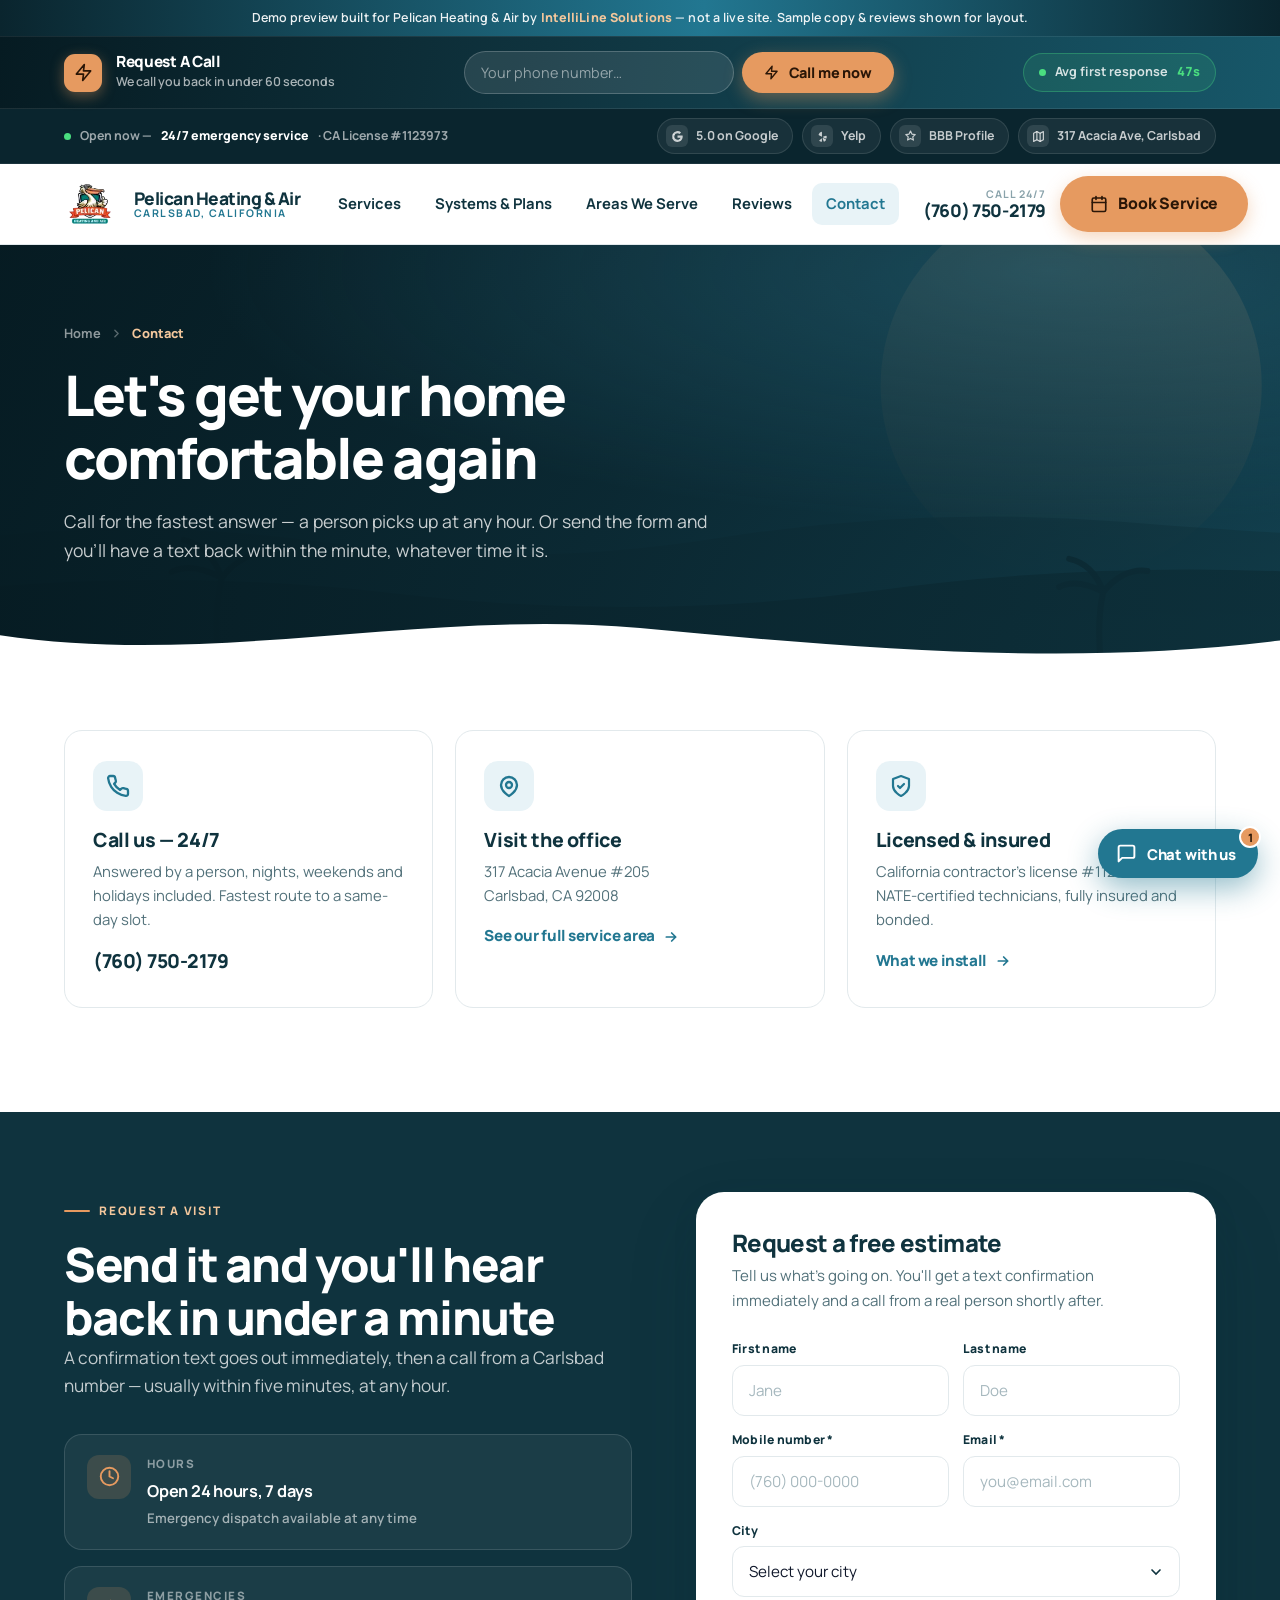
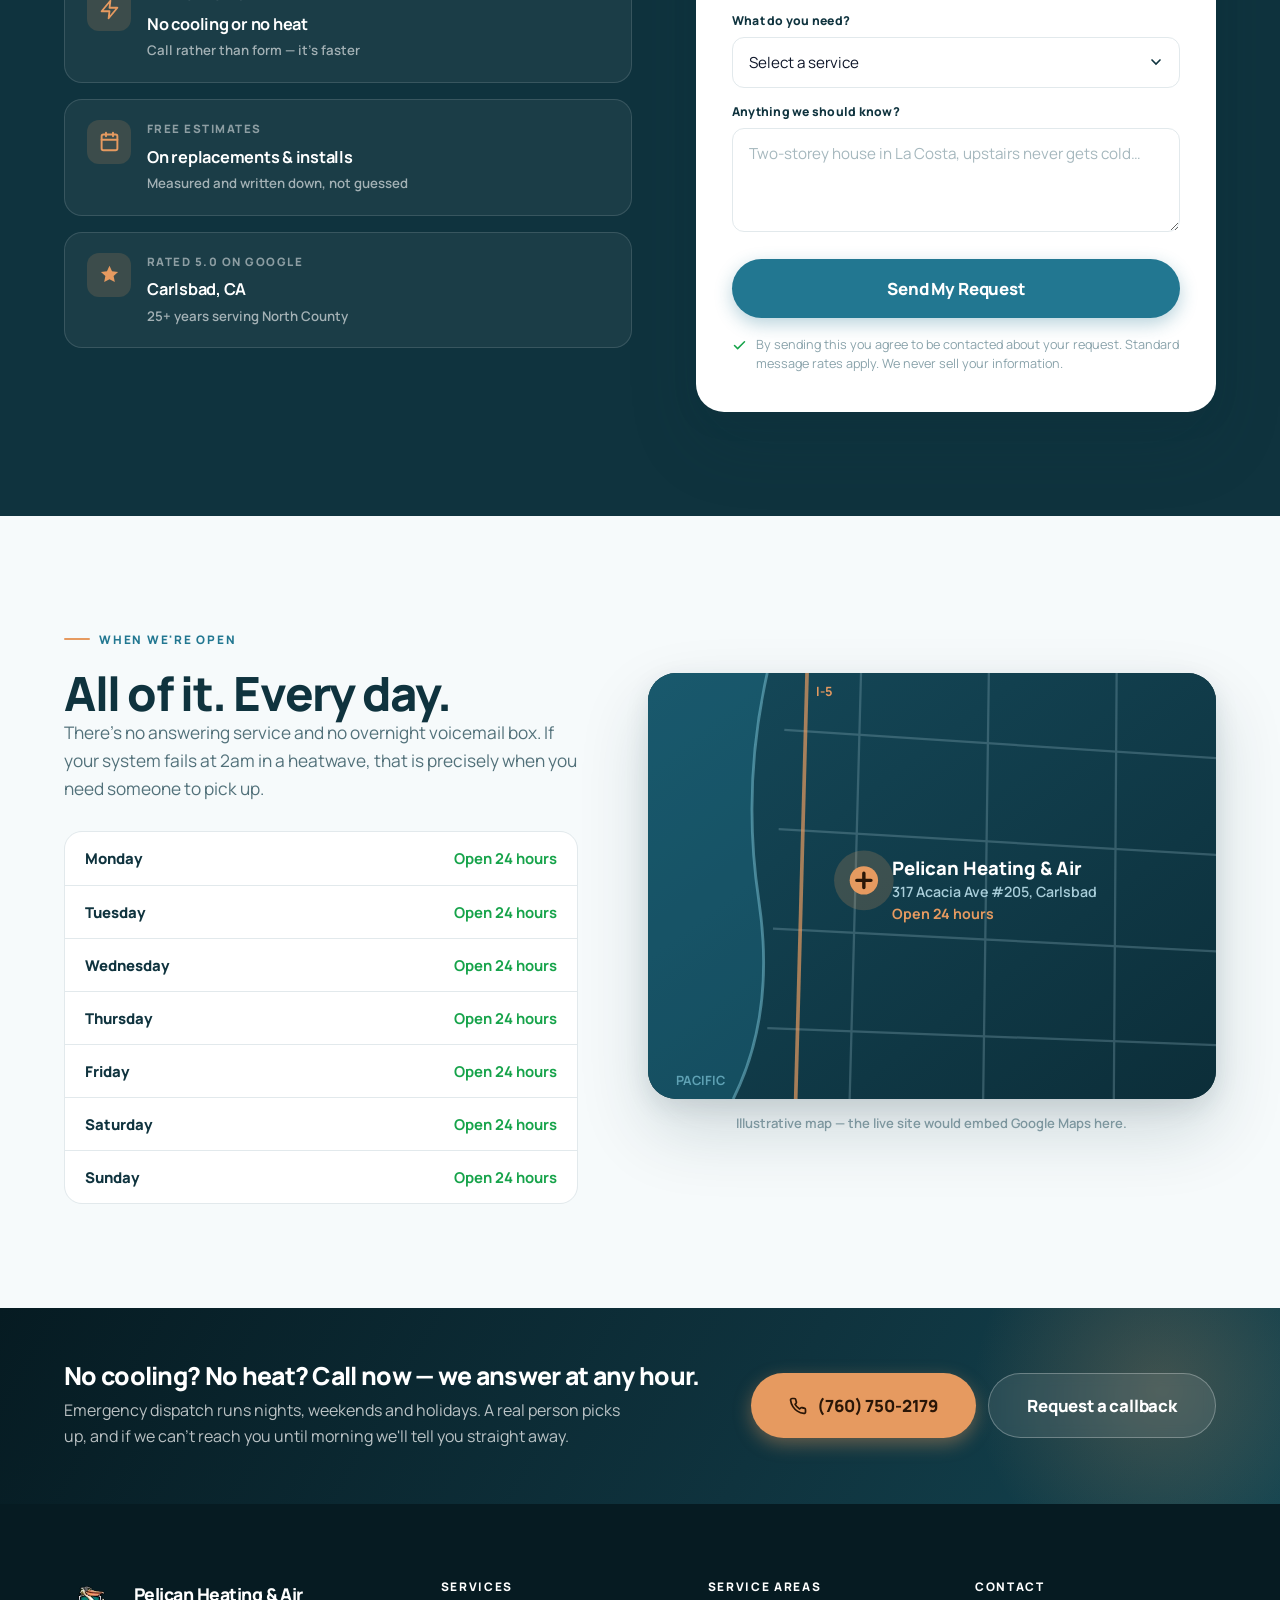
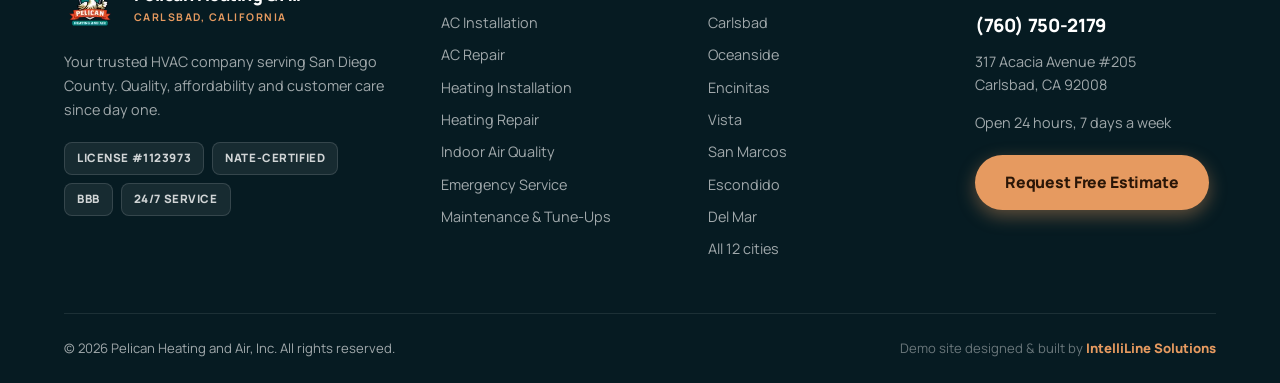
==== commit ee5c6059: "Audit fixes: visible secondary buttons, single h1, form labels, focus rings" ====
--- a/contact.html
+++ b/contact.html
@@ -32,7 +32,7 @@
       </span>
     </div>
     <form class="reqbar-form" id="reqForm" novalidate>
-      <input type="tel" id="reqPhone" placeholder="Your phone number…" autocomplete="tel" required>
+      <input type="tel" id="reqPhone" placeholder="Your phone number…" aria-label="Your phone number for a callback" autocomplete="tel" required>
       <button class="btn btn--primary" type="submit"><svg viewBox="0 0 24 24" fill="none" stroke="currentColor" stroke-width="2.1" stroke-linecap="round" stroke-linejoin="round"><path d="M13 2L3 14h9l-1 8 10-12h-9z"/></svg> Call me now</button>
     </form>
     <span class="reqbar-ok" id="reqOk"><svg viewBox="0 0 24 24" fill="none" stroke="currentColor" stroke-width="2.4" stroke-linecap="round" stroke-linejoin="round"><path d="M20 6L9 17l-5-5"/></svg> Got it — calling you now.</span>
--- a/assets/styles.css
+++ b/assets/styles.css
@@ -0,0 +1,1347 @@
+/* ==========================================================================
+   Pelican Heating & Air — demo site
+   Built by IntelliLine Solutions
+   ========================================================================== */
+
+:root{
+  --deep:#0F333E;
+  --deep-2:#0A252E;
+  --deep-3:#061B22;
+  --teal:#227791;
+  --teal-lt:#3E9DBA;
+  --teal-xlt:#E8F3F7;
+  --sand:#E69A60;
+  --sand-lt:#F3C79C;
+  --sand-dk:#C97B42;
+  --ink:#0F172A;
+  --slate:#52717A;
+  --slate-lt:#8AA3AB;
+  --line:#E2E9EC;
+  --bg:#FFFFFF;
+  --bg-alt:#F6FAFB;
+  --bg-alt2:#EEF5F7;
+  --white:#fff;
+  --ok:#16A34A;
+  --radius:18px;
+  --radius-sm:12px;
+  --radius-lg:28px;
+  --shadow-sm:0 1px 2px rgba(15,51,62,.06), 0 2px 8px rgba(15,51,62,.05);
+  --shadow:0 4px 12px rgba(15,51,62,.07), 0 18px 40px rgba(15,51,62,.09);
+  --shadow-lg:0 8px 24px rgba(15,51,62,.10), 0 32px 70px rgba(15,51,62,.16);
+  --maxw:1200px;
+  --ease:cubic-bezier(.22,.61,.36,1);
+}
+
+*,*::before,*::after{box-sizing:border-box}
+html{scroll-behavior:smooth;-webkit-text-size-adjust:100%}
+body{
+  margin:0;
+  font-family:'Manrope',-apple-system,BlinkMacSystemFont,'Segoe UI',Roboto,sans-serif;
+  color:var(--ink);
+  background:var(--bg);
+  line-height:1.62;
+  font-size:17px;
+  overflow-x:hidden;
+  -webkit-font-smoothing:antialiased;
+}
+img{max-width:100%;display:block}
+a{color:inherit;text-decoration:none}
+button{font-family:inherit;cursor:pointer;border:0;background:none}
+h1,h2,h3,h4{margin:0;line-height:1.12;letter-spacing:-.024em;font-weight:800;color:var(--deep)}
+h1{font-size:clamp(2.35rem,5.4vw,4.15rem);letter-spacing:-.035em}
+h2{font-size:clamp(1.9rem,3.7vw,2.95rem);letter-spacing:-.03em}
+h3{font-size:1.22rem;letter-spacing:-.018em}
+p{margin:0 0 1rem}
+ul{margin:0;padding:0;list-style:none}
+
+.wrap{width:100%;max-width:var(--maxw);margin:0 auto;padding:0 24px}
+.section{padding:104px 0;position:relative}
+.section--tight{padding:76px 0}
+.section--alt{background:var(--bg-alt)}
+.section--deep{background:var(--deep);color:#fff}
+.section--deep h2,.section--deep h3{color:#fff}
+.stl h2,.stl h3{color:#fff}
+.stl .eyebrow{color:var(--sand-lt)}
+.stl .lede{color:rgba(255,255,255,.75)}
+
+/* --- shared bits ------------------------------------------------------- */
+.eyebrow{
+  display:inline-flex;align-items:center;gap:9px;
+  font-size:.735rem;font-weight:800;letter-spacing:.15em;text-transform:uppercase;
+  color:var(--teal);margin-bottom:18px;
+}
+.eyebrow::before{content:"";width:26px;height:2px;background:var(--sand);border-radius:2px}
+.section--deep .eyebrow{color:var(--sand-lt)}
+.lede{font-size:1.08rem;color:var(--slate);max-width:62ch}
+.section--deep .lede{color:rgba(255,255,255,.75)}
+.head{max-width:760px;margin-bottom:56px}
+.head--center{margin-left:auto;margin-right:auto;text-align:center}
+.head--center .eyebrow{justify-content:center}
+.head--center .lede{margin-left:auto;margin-right:auto}
+
+.btn{
+  display:inline-flex;align-items:center;justify-content:center;gap:10px;
+  padding:15px 30px;border-radius:999px;font-weight:800;font-size:.985rem;
+  letter-spacing:-.01em;transition:transform .25s var(--ease),box-shadow .25s var(--ease),background .2s;
+  white-space:nowrap;
+}
+.btn svg{width:18px;height:18px;flex:none}
+.btn--primary{background:var(--sand);color:#2A1607;box-shadow:0 6px 18px rgba(230,154,96,.4)}
+.btn--primary:hover{background:var(--sand-lt);transform:translateY(-2px);box-shadow:0 10px 26px rgba(230,154,96,.5)}
+.btn--teal{background:var(--teal);color:#fff;box-shadow:0 6px 18px rgba(34,119,145,.32)}
+.btn--teal:hover{background:var(--teal-lt);transform:translateY(-2px)}
+.btn--ghost{background:rgba(255,255,255,.09);color:#fff;border:1.5px solid rgba(255,255,255,.28);backdrop-filter:blur(6px)}
+.btn--ghost:hover{background:rgba(255,255,255,.17);transform:translateY(-2px)}
+.btn--outline{background:#fff;color:var(--deep);border:1.5px solid var(--line)}
+.btn--outline:hover{border-color:var(--teal);color:var(--teal);transform:translateY(-2px)}
+.btn--lg{padding:18px 38px;font-size:1.05rem}
+
+/* --- demo ribbon ------------------------------------------------------- */
+.demobar{
+  background:linear-gradient(90deg,#0A252E,#227791 55%,#0A252E);
+  color:rgba(255,255,255,.92);font-size:.78rem;font-weight:600;
+  text-align:center;padding:8px 16px;letter-spacing:.01em;position:relative;z-index:60;
+}
+.demobar b{color:var(--sand-lt);font-weight:800}
+
+/* --- top bar ----------------------------------------------------------- */
+.topbar{
+  background:var(--deep-2);color:rgba(255,255,255,.72);font-size:.79rem;font-weight:600;
+  border-bottom:1px solid rgba(255,255,255,.07);
+}
+.topbar .wrap{display:flex;align-items:center;justify-content:space-between;gap:20px;height:40px}
+.topbar-l{display:flex;align-items:center;gap:22px;min-width:0}
+.topbar-i{display:inline-flex;align-items:center;gap:7px;white-space:nowrap}
+.topbar-i svg{width:14px;height:14px;color:var(--sand);flex:none}
+.topbar a{color:#fff;font-weight:800}
+.topbar a:hover{color:var(--sand-lt)}
+.pulse-dot{width:7px;height:7px;border-radius:50%;background:#4ADE80;box-shadow:0 0 0 0 rgba(74,222,128,.7);animation:pulse 2.4s infinite}
+@keyframes pulse{70%{box-shadow:0 0 0 9px rgba(74,222,128,0)}100%{box-shadow:0 0 0 0 rgba(74,222,128,0)}}
+
+/* --- header ------------------------------------------------------------ */
+.hdr{
+  position:sticky;top:0;z-index:50;background:rgba(255,255,255,.94);
+  backdrop-filter:saturate(180%) blur(14px);
+  border-bottom:1px solid var(--line);transition:box-shadow .3s,padding .3s;
+}
+.hdr.is-stuck{box-shadow:0 6px 26px rgba(15,51,62,.10)}
+.hdr .wrap{display:flex;align-items:center;justify-content:space-between;gap:24px;height:80px;transition:height .3s}
+.hdr.is-stuck .wrap{height:70px}
+.brand{display:flex;align-items:center;gap:12px;flex:none}
+.brand img{width:52px;height:52px;object-fit:contain;transition:width .3s,height .3s}
+.hdr.is-stuck .brand img{width:44px;height:44px}
+.brand-txt{display:flex;flex-direction:column;line-height:1.1}
+.brand-txt b{font-size:1.09rem;font-weight:800;color:var(--deep);letter-spacing:-.03em}
+.brand-txt span{font-size:.66rem;font-weight:700;color:var(--teal);letter-spacing:.14em;text-transform:uppercase}
+.nav{display:flex;align-items:center;gap:6px}
+.nav a{
+  padding:9px 14px;border-radius:10px;font-size:.925rem;font-weight:700;color:var(--deep);
+  transition:background .2s,color .2s;
+}
+.nav a:hover{background:var(--teal-xlt);color:var(--teal)}
+.hdr-cta{display:flex;align-items:center;gap:14px;flex:none}
+.hdr-phone{display:flex;flex-direction:column;line-height:1.15;text-align:right}
+.hdr-phone span{font-size:.66rem;font-weight:700;color:var(--slate-lt);letter-spacing:.1em;text-transform:uppercase}
+.hdr-phone b{font-size:1.09rem;font-weight:800;color:var(--deep);letter-spacing:-.02em}
+.hdr-phone b:hover{color:var(--teal)}
+.burger{display:none;width:44px;height:44px;border-radius:11px;border:1.5px solid var(--line);align-items:center;justify-content:center}
+.burger svg{width:22px;height:22px;color:var(--deep)}
+
+.mobnav{
+  position:fixed;inset:0;z-index:70;background:var(--deep);color:#fff;
+  padding:28px 24px;display:flex;flex-direction:column;gap:6px;
+  transform:translateY(-100%);transition:transform .4s var(--ease);overflow-y:auto;
+}
+.mobnav.is-open{transform:translateY(0)}
+.mobnav-top{display:flex;align-items:center;justify-content:space-between;margin-bottom:26px}
+.mobnav-top img{width:48px;height:48px}
+.mobnav a.mlink{
+  padding:15px 4px;font-size:1.28rem;font-weight:800;letter-spacing:-.02em;
+  border-bottom:1px solid rgba(255,255,255,.09);
+}
+.mobnav .btn{margin-top:22px;width:100%}
+.mobclose{width:44px;height:44px;border-radius:11px;background:rgba(255,255,255,.1);display:flex;align-items:center;justify-content:center}
+.mobclose svg{width:22px;height:22px;color:#fff}
+
+/* --- hero -------------------------------------------------------------- */
+.hero{position:relative;background:var(--deep);color:#fff;overflow:hidden;isolation:isolate}
+.hero-bg{position:absolute;inset:0;z-index:0}
+.hero-bg svg{width:100%;height:100%;object-fit:cover}
+.hero-veil{
+  position:absolute;inset:0;z-index:1;
+  background:
+    radial-gradient(120% 90% at 78% 12%, rgba(62,157,186,.30) 0%, transparent 58%),
+    linear-gradient(100deg, rgba(6,27,34,.96) 0%, rgba(10,37,46,.90) 42%, rgba(15,51,62,.62) 74%, rgba(15,51,62,.42) 100%);
+}
+.hero .wrap{position:relative;z-index:2}
+.hero-grid{
+  display:grid;grid-template-columns:minmax(0,1.08fr) minmax(0,.92fr);
+  gap:60px;align-items:center;padding:108px 0 116px;
+}
+.hero-rating{
+  display:inline-flex;align-items:center;gap:11px;padding:8px 16px 8px 10px;
+  background:rgba(255,255,255,.09);border:1px solid rgba(255,255,255,.17);
+  border-radius:999px;backdrop-filter:blur(8px);margin-bottom:26px;
+}
+.stars{display:flex;gap:2px}
+.stars svg{width:15px;height:15px;color:#FACC15}
+.hero-rating span{font-size:.79rem;font-weight:700;color:rgba(255,255,255,.88);letter-spacing:.02em}
+.hero-rating b{color:#fff;font-weight:800}
+.hero h1{color:#fff;margin-bottom:22px}
+.hero h1 em{font-style:normal;color:var(--sand);position:relative;white-space:nowrap}
+.hero h1 em::after{
+  content:"";position:absolute;left:0;right:0;bottom:.03em;height:.13em;
+  background:rgba(230,154,96,.28);border-radius:3px;z-index:-1;
+}
+.hero-sub{font-size:1.14rem;color:rgba(255,255,255,.79);max-width:56ch;margin-bottom:34px}
+.hero-btns{display:flex;flex-wrap:wrap;gap:14px;margin-bottom:40px}
+.hero-chips{display:flex;flex-wrap:wrap;gap:10px 26px}
+.hero-chip{display:inline-flex;align-items:center;gap:9px;font-size:.845rem;font-weight:700;color:rgba(255,255,255,.8)}
+.hero-chip svg{width:17px;height:17px;color:var(--sand);flex:none}
+
+/* hero card */
+.hero-card{
+  background:rgba(255,255,255,.055);border:1px solid rgba(255,255,255,.16);
+  border-radius:var(--radius-lg);padding:30px;backdrop-filter:blur(18px);
+  box-shadow:0 30px 70px rgba(0,0,0,.34);
+}
+.hero-card-h{display:flex;align-items:center;gap:12px;margin-bottom:6px}
+.hero-card-h .pulse-dot{width:9px;height:9px}
+.hero-card-h b{font-size:.76rem;font-weight:800;letter-spacing:.14em;text-transform:uppercase;color:#4ADE80}
+.hero-card h3{font-size:1.42rem;color:#fff;margin-bottom:8px;letter-spacing:-.028em}
+.hero-card p{font-size:.925rem;color:rgba(255,255,255,.7);margin-bottom:20px}
+.hcf{display:grid;gap:11px}
+.hcf-row{display:grid;grid-template-columns:1fr 1fr;gap:11px}
+.hcf input,.hcf select,.hcf textarea{
+  width:100%;padding:13px 15px;border-radius:12px;font-family:inherit;font-size:.925rem;
+  background:rgba(255,255,255,.09);border:1.5px solid rgba(255,255,255,.19);color:#fff;
+  transition:border-color .2s,background .2s;
+}
+.hcf input::placeholder,.hcf textarea::placeholder{color:rgba(255,255,255,.45)}
+.hcf input:focus,.hcf select:focus,.hcf textarea:focus{outline:none;border-color:var(--sand);background:rgba(255,255,255,.14)}
+.hcf select{appearance:none;background-image:url("data:image/svg+xml,%3Csvg xmlns='http://www.w3.org/2000/svg' viewBox='0 0 24 24' fill='none' stroke='%23ffffff' stroke-width='2.5' stroke-linecap='round'%3E%3Cpath d='M6 9l6 6 6-6'/%3E%3C/svg%3E");background-repeat:no-repeat;background-position:right 14px center;background-size:16px;padding-right:40px}
+.hcf select option{background:var(--deep-2);color:#fff}
+.hcf .btn{width:100%;margin-top:4px}
+.hcf-note{
+  display:flex;align-items:center;gap:8px;margin-top:14px;
+  font-size:.775rem;color:rgba(255,255,255,.6);line-height:1.45;
+}
+.hcf-note svg{width:15px;height:15px;color:#4ADE80;flex:none}
+.hero-success{display:none;text-align:center;padding:14px 0 4px}
+.hero-success.is-on{display:block;animation:fadeUp .5s var(--ease)}
+.hero-success .tick{
+  width:60px;height:60px;border-radius:50%;background:rgba(74,222,128,.16);
+  border:2px solid #4ADE80;display:flex;align-items:center;justify-content:center;margin:0 auto 16px;
+}
+.hero-success .tick svg{width:30px;height:30px;color:#4ADE80}
+.hero-success h4{font-size:1.2rem;font-weight:800;color:#fff;margin:0 0 6px;letter-spacing:-.02em}
+.hero-success p{font-size:.9rem;color:rgba(255,255,255,.72);margin-bottom:14px}
+.hero-timer{
+  display:inline-flex;align-items:baseline;gap:6px;padding:9px 18px;border-radius:999px;
+  background:rgba(74,222,128,.13);border:1px solid rgba(74,222,128,.35);
+}
+.hero-timer b{font-size:1.5rem;font-weight:800;color:#4ADE80;font-variant-numeric:tabular-nums;letter-spacing:-.03em}
+.hero-timer span{font-size:.78rem;font-weight:700;color:rgba(255,255,255,.7)}
+
+@keyframes fadeUp{from{opacity:0;transform:translateY(14px)}to{opacity:1;transform:none}}
+
+.hero-wave{position:absolute;left:0;right:0;bottom:-1px;z-index:2;line-height:0;pointer-events:none}
+.hero-wave svg{width:100%;height:auto;display:block}
+
+/* --- trust strip ------------------------------------------------------- */
+.trust{background:#fff;border-bottom:1px solid var(--line)}
+.trust-grid{
+  display:grid;grid-template-columns:repeat(5,1fr);gap:0;
+}
+.trust-i{
+  padding:30px 22px;text-align:center;border-right:1px solid var(--line);
+}
+.trust-i:last-child{border-right:0}
+.trust-i svg{width:26px;height:26px;color:var(--teal);margin:0 auto 11px}
+.trust-i b{display:block;font-size:1.02rem;font-weight:800;color:var(--deep);letter-spacing:-.02em;line-height:1.25}
+.trust-i span{display:block;font-size:.78rem;font-weight:600;color:var(--slate-lt);margin-top:3px}
+
+/* --- speed to lead ----------------------------------------------------- */
+.stl{background:linear-gradient(165deg,var(--deep-3) 0%,var(--deep) 48%,#123F4D 100%);color:#fff;overflow:hidden;position:relative}
+.stl::before{
+  content:"";position:absolute;top:-160px;right:-160px;width:520px;height:520px;border-radius:50%;
+  background:radial-gradient(circle,rgba(34,119,145,.42),transparent 66%);pointer-events:none;
+}
+.stl::after{
+  content:"";position:absolute;bottom:-190px;left:-140px;width:460px;height:460px;border-radius:50%;
+  background:radial-gradient(circle,rgba(230,154,96,.2),transparent 68%);pointer-events:none;
+}
+.stl .wrap{position:relative;z-index:1}
+.stl-top{display:grid;grid-template-columns:minmax(0,1fr) minmax(0,420px);gap:56px;align-items:end;margin-bottom:60px}
+.stl-stat{
+  background:rgba(255,255,255,.06);border:1px solid rgba(255,255,255,.15);
+  border-radius:var(--radius);padding:24px 26px;backdrop-filter:blur(10px);
+}
+.stl-stat b{display:block;font-size:2.9rem;font-weight:800;color:var(--sand);letter-spacing:-.04em;line-height:1}
+.stl-stat span{display:block;font-size:.88rem;color:rgba(255,255,255,.72);margin-top:8px;font-weight:600}
+.stl-stat small{display:block;font-size:.73rem;color:rgba(255,255,255,.42);margin-top:8px}
+
+.flow{display:grid;grid-template-columns:repeat(4,1fr);gap:20px;position:relative}
+.flow::before{
+  content:"";position:absolute;top:34px;left:8%;right:8%;height:2px;
+  background:linear-gradient(90deg,rgba(230,154,96,.15),rgba(230,154,96,.6),rgba(230,154,96,.6),rgba(230,154,96,.15));
+}
+.flow-i{position:relative;text-align:center;padding-top:0}
+.flow-num{
+  width:68px;height:68px;border-radius:50%;margin:0 auto 20px;position:relative;z-index:2;
+  background:var(--deep-2);border:2px solid rgba(230,154,96,.45);
+  display:flex;align-items:center;justify-content:center;
+  box-shadow:0 0 0 8px rgba(15,51,62,.9);transition:transform .4s var(--ease),border-color .3s,background .3s;
+}
+.flow-i.is-on .flow-num{background:var(--sand);border-color:var(--sand);transform:scale(1.09)}
+.flow-num svg{width:27px;height:27px;color:var(--sand);transition:color .3s}
+.flow-i.is-on .flow-num svg{color:#2A1607}
+.flow-time{
+  display:inline-block;font-size:.7rem;font-weight:800;letter-spacing:.1em;text-transform:uppercase;
+  color:var(--sand);background:rgba(230,154,96,.13);border:1px solid rgba(230,154,96,.28);
+  padding:3px 11px;border-radius:999px;margin-bottom:10px;
+}
+.flow-i h3{font-size:1.05rem;color:#fff;margin-bottom:7px}
+.flow-i p{font-size:.875rem;color:rgba(255,255,255,.63);margin:0}
+
+.stl-callout{
+  margin-top:56px;display:flex;align-items:center;gap:20px;flex-wrap:wrap;
+  background:rgba(230,154,96,.1);border:1px solid rgba(230,154,96,.3);
+  border-radius:var(--radius);padding:24px 28px;
+}
+.stl-callout svg{width:30px;height:30px;color:var(--sand);flex:none}
+.stl-callout p{margin:0;font-size:1.02rem;color:rgba(255,255,255,.88);flex:1;min-width:280px;font-weight:600}
+.stl-callout b{color:#fff;font-weight:800}
+
+/* --- services ---------------------------------------------------------- */
+.svc-grid{display:grid;grid-template-columns:repeat(4,1fr);gap:22px}
+.svc{
+  background:#fff;border:1px solid var(--line);border-radius:var(--radius);
+  padding:30px 26px;transition:transform .3s var(--ease),box-shadow .3s var(--ease),border-color .3s;
+  position:relative;overflow:hidden;
+}
+.svc::after{
+  content:"";position:absolute;left:0;right:0;top:0;height:3px;
+  background:linear-gradient(90deg,var(--teal),var(--sand));
+  transform:scaleX(0);transform-origin:left;transition:transform .4s var(--ease);
+}
+.svc:hover{transform:translateY(-6px);box-shadow:var(--shadow);border-color:transparent}
+.svc:hover::after{transform:scaleX(1)}
+.svc-ico{
+  width:54px;height:54px;border-radius:15px;background:var(--teal-xlt);
+  display:flex;align-items:center;justify-content:center;margin-bottom:18px;transition:background .3s;
+}
+.svc-ico svg{width:26px;height:26px;color:var(--teal);transition:color .3s}
+.svc:hover .svc-ico{background:var(--teal)}
+.svc:hover .svc-ico svg{color:#fff}
+.svc h3{margin-bottom:8px}
+.svc p{font-size:.92rem;color:var(--slate);margin:0 0 16px}
+.svc-link{
+  display:inline-flex;align-items:center;gap:7px;font-size:.85rem;font-weight:800;color:var(--teal);
+  transition:gap .25s;
+}
+.svc-link svg{width:15px;height:15px}
+.svc:hover .svc-link{gap:12px}
+.svc--wide{grid-column:span 2;background:linear-gradient(135deg,var(--deep),var(--teal));border:0;color:#fff}
+.svc--wide h3,.svc--wide p{color:#fff}
+.svc--wide p{color:rgba(255,255,255,.78)}
+.svc--wide .svc-ico{background:rgba(255,255,255,.15)}
+.svc--wide .svc-ico svg{color:#fff}
+.svc--wide .svc-link{color:var(--sand-lt)}
+.svc--wide:hover .svc-ico{background:rgba(255,255,255,.25)}
+
+/* --- why us ------------------------------------------------------------ */
+.why{display:grid;grid-template-columns:minmax(0,.95fr) minmax(0,1.05fr);gap:70px;align-items:center}
+.why-list{display:grid;gap:14px}
+.why-i{
+  display:flex;gap:18px;padding:22px 24px;background:#fff;border:1px solid var(--line);
+  border-radius:var(--radius);transition:transform .3s var(--ease),box-shadow .3s var(--ease);
+}
+.why-i:hover{transform:translateX(6px);box-shadow:var(--shadow-sm)}
+.why-ico{
+  width:46px;height:46px;border-radius:13px;flex:none;
+  background:linear-gradient(135deg,var(--teal),var(--teal-lt));
+  display:flex;align-items:center;justify-content:center;
+}
+.why-ico svg{width:22px;height:22px;color:#fff}
+.why-i h3{font-size:1.06rem;margin-bottom:5px}
+.why-i p{font-size:.9rem;color:var(--slate);margin:0}
+
+.why-visual{position:relative}
+.why-panel{
+  background:linear-gradient(155deg,var(--deep),#12414F);border-radius:var(--radius-lg);
+  padding:44px 40px;color:#fff;box-shadow:var(--shadow-lg);position:relative;overflow:hidden;
+}
+.why-panel::before{
+  content:"";position:absolute;top:-90px;right:-90px;width:280px;height:280px;border-radius:50%;
+  background:radial-gradient(circle,rgba(230,154,96,.26),transparent 68%);
+}
+.why-panel-in{position:relative;z-index:1}
+.why-panel h3{font-size:1.5rem;color:#fff;margin-bottom:10px;letter-spacing:-.028em}
+.why-panel > .why-panel-in > p{color:rgba(255,255,255,.74);font-size:.95rem;margin-bottom:30px}
+.stats{display:grid;grid-template-columns:1fr 1fr;gap:2px;background:rgba(255,255,255,.12);border-radius:var(--radius);overflow:hidden}
+.stat{background:rgba(10,37,46,.86);padding:24px 20px;text-align:center}
+.stat b{display:block;font-size:2.25rem;font-weight:800;color:var(--sand);letter-spacing:-.04em;line-height:1;font-variant-numeric:tabular-nums}
+.stat span{display:block;font-size:.79rem;color:rgba(255,255,255,.66);margin-top:8px;font-weight:600;line-height:1.35}
+.why-badge{
+  position:absolute;bottom:-26px;left:-26px;background:#fff;border-radius:var(--radius);
+  padding:18px 22px;box-shadow:var(--shadow-lg);display:flex;align-items:center;gap:14px;
+}
+.why-badge-ico{width:44px;height:44px;border-radius:12px;background:var(--sand);display:flex;align-items:center;justify-content:center;flex:none}
+.why-badge-ico svg{width:22px;height:22px;color:#2A1607}
+.why-badge b{display:block;font-size:.95rem;font-weight:800;color:var(--deep);letter-spacing:-.02em}
+.why-badge span{display:block;font-size:.76rem;color:var(--slate-lt);font-weight:600}
+
+/* --- process ----------------------------------------------------------- */
+.proc{display:grid;grid-template-columns:repeat(4,1fr);gap:24px}
+.proc-i{position:relative;padding-top:14px}
+.proc-n{
+  font-size:3.6rem;font-weight:800;letter-spacing:-.05em;line-height:.85;
+  color:transparent;-webkit-text-stroke:2px var(--teal);opacity:.32;margin-bottom:14px;
+}
+.proc-i h3{margin-bottom:8px}
+.proc-i p{font-size:.92rem;color:var(--slate);margin:0}
+
+/* --- missed call ------------------------------------------------------- */
+.mc{display:grid;grid-template-columns:minmax(0,1fr) minmax(0,400px);gap:70px;align-items:center}
+.mc-list{display:grid;gap:20px;margin-top:34px}
+.mc-i{display:flex;gap:16px;align-items:flex-start}
+.mc-i .tickico{
+  width:26px;height:26px;border-radius:50%;background:rgba(74,222,128,.16);flex:none;
+  display:flex;align-items:center;justify-content:center;margin-top:2px;
+}
+.mc-i .tickico svg{width:14px;height:14px;color:#4ADE80}
+.mc-i b{display:block;font-weight:800;color:#fff;font-size:1rem;margin-bottom:3px;letter-spacing:-.015em}
+.mc-i span{font-size:.92rem;color:rgba(255,255,255,.66)}
+
+.phone{
+  width:340px;max-width:100%;margin:0 auto;background:#0B1B21;border-radius:42px;
+  padding:12px;box-shadow:0 40px 90px rgba(0,0,0,.5),0 0 0 2px rgba(255,255,255,.09);
+}
+.phone-in{background:#F1F5F7;border-radius:32px;overflow:hidden;height:520px;display:flex;flex-direction:column}
+.phone-notch{height:26px;display:flex;align-items:center;justify-content:center}
+.phone-notch i{display:block;width:100px;height:6px;border-radius:99px;background:rgba(0,0,0,.16)}
+.phone-hdr{
+  background:#fff;padding:12px 16px;display:flex;align-items:center;gap:11px;
+  border-bottom:1px solid #E3E9EC;
+}
+.phone-hdr img{width:36px;height:36px;border-radius:50%;object-fit:contain;background:var(--teal-xlt);padding:3px}
+.phone-hdr b{font-size:.9rem;font-weight:800;color:var(--deep);display:block;letter-spacing:-.02em}
+.phone-hdr span{font-size:.7rem;color:var(--slate-lt);font-weight:600}
+.phone-body{flex:1;padding:16px 14px;display:flex;flex-direction:column;gap:10px;overflow-y:auto;scrollbar-width:none}
+.phone-body::-webkit-scrollbar{display:none}
+.sms{
+  max-width:82%;padding:11px 15px;border-radius:19px;font-size:.855rem;line-height:1.45;
+  opacity:0;transform:translateY(12px);animation:smsIn .5s var(--ease) forwards;
+}
+.sms--sys{
+  align-self:center;max-width:92%;text-align:center;background:transparent;color:#8AA3AB;
+  font-size:.72rem;font-weight:700;padding:4px 0;letter-spacing:.02em;
+}
+.sms--them{align-self:flex-start;background:#fff;color:var(--ink);border-bottom-left-radius:6px;box-shadow:0 1px 3px rgba(0,0,0,.07)}
+.sms--us{align-self:flex-end;background:var(--teal);color:#fff;border-bottom-right-radius:6px}
+.sms b{font-weight:800}
+@keyframes smsIn{to{opacity:1;transform:none}}
+.phone-foot{
+  background:#fff;border-top:1px solid #E3E9EC;padding:11px 14px;display:flex;align-items:center;gap:9px;
+}
+.phone-foot i{flex:1;height:34px;border-radius:99px;background:#EEF3F5;display:flex;align-items:center;padding:0 14px;font-style:normal;font-size:.78rem;color:#A6B8BE}
+.phone-foot em{
+  width:34px;height:34px;border-radius:50%;background:var(--teal);flex:none;
+  display:flex;align-items:center;justify-content:center;
+}
+.phone-foot em svg{width:16px;height:16px;color:#fff}
+.mc-replay{
+  display:inline-flex;align-items:center;gap:8px;margin:18px auto 0;
+  font-size:.82rem;font-weight:800;color:var(--sand-lt);padding:8px 16px;border-radius:999px;
+  background:rgba(255,255,255,.08);border:1px solid rgba(255,255,255,.18);transition:background .2s;
+}
+.mc-replay:hover{background:rgba(255,255,255,.16)}
+.mc-replay svg{width:15px;height:15px}
+.mc-phonewrap{display:flex;flex-direction:column;align-items:center}
+
+/* --- reviews ----------------------------------------------------------- */
+.rev-top{
+  display:flex;align-items:center;justify-content:space-between;gap:30px;flex-wrap:wrap;
+  margin-bottom:44px;
+}
+.rev-score{
+  display:flex;align-items:center;gap:22px;background:#fff;border:1px solid var(--line);
+  border-radius:var(--radius);padding:22px 30px;box-shadow:var(--shadow-sm);
+}
+.rev-score-n{font-size:3rem;font-weight:800;color:var(--deep);letter-spacing:-.05em;line-height:1}
+.rev-score .stars svg{width:19px;height:19px}
+.rev-score span{display:block;font-size:.82rem;color:var(--slate-lt);font-weight:700;margin-top:6px}
+.rev-grid{display:grid;grid-template-columns:repeat(3,1fr);gap:22px}
+.rev{
+  background:#fff;border:1px solid var(--line);border-radius:var(--radius);padding:28px 26px;
+  display:flex;flex-direction:column;transition:transform .3s var(--ease),box-shadow .3s var(--ease);
+}
+.rev:hover{transform:translateY(-5px);box-shadow:var(--shadow)}
+.rev .stars{margin-bottom:14px}
+.rev .stars svg{width:16px;height:16px}
+.rev p{font-size:.95rem;color:var(--slate);flex:1;margin-bottom:20px;line-height:1.66}
+.rev-who{display:flex;align-items:center;gap:12px}
+.rev-av{
+  width:42px;height:42px;border-radius:50%;flex:none;display:flex;align-items:center;justify-content:center;
+  background:linear-gradient(135deg,var(--teal),var(--teal-lt));color:#fff;font-weight:800;font-size:.94rem;
+}
+.rev-who b{display:block;font-size:.92rem;font-weight:800;color:var(--deep);letter-spacing:-.02em}
+.rev-who span{display:block;font-size:.78rem;color:var(--slate-lt);font-weight:600}
+.samplenote{
+  display:inline-flex;align-items:center;gap:9px;margin-top:26px;padding:10px 18px;border-radius:999px;
+  background:var(--teal-xlt);border:1px dashed rgba(34,119,145,.4);
+  font-size:.8rem;font-weight:700;color:var(--teal);
+}
+.samplenote svg{width:15px;height:15px;flex:none}
+
+/* --- areas ------------------------------------------------------------- */
+.areas{display:grid;grid-template-columns:minmax(0,420px) minmax(0,1fr);gap:64px;align-items:center}
+.area-grid{display:grid;grid-template-columns:repeat(3,1fr);gap:12px}
+.area{
+  display:flex;align-items:center;gap:9px;padding:14px 16px;background:#fff;
+  border:1px solid var(--line);border-radius:var(--radius-sm);font-size:.9rem;font-weight:700;
+  color:var(--deep);transition:border-color .25s,transform .25s var(--ease),box-shadow .25s;
+}
+.area svg{width:15px;height:15px;color:var(--sand);flex:none}
+.area:hover{border-color:var(--teal);transform:translateY(-3px);box-shadow:var(--shadow-sm)}
+.map{
+  position:relative;border-radius:var(--radius-lg);overflow:hidden;background:var(--deep);
+  box-shadow:var(--shadow-lg);aspect-ratio:1/1;
+}
+.map svg{width:100%;height:100%;display:block}
+
+/* --- offer ------------------------------------------------------------- */
+.offer{
+  background:linear-gradient(120deg,var(--sand) 0%,#EFB584 52%,var(--sand-lt) 100%);
+  border-radius:var(--radius-lg);padding:52px 56px;display:grid;
+  grid-template-columns:minmax(0,1fr) auto;gap:40px;align-items:center;position:relative;overflow:hidden;
+}
+.offer::before{
+  content:"";position:absolute;top:-120px;right:-60px;width:340px;height:340px;border-radius:50%;
+  background:rgba(255,255,255,.22);
+}
+.offer-in{position:relative;z-index:1}
+.offer h2{color:#3A1E0A;margin-bottom:12px}
+.offer p{color:rgba(58,30,10,.78);font-size:1.04rem;margin:0;max-width:52ch;font-weight:600}
+.offer-cta{position:relative;z-index:1;display:flex;flex-direction:column;gap:12px;align-items:stretch}
+.offer .btn--dark{background:var(--deep);color:#fff;box-shadow:0 8px 22px rgba(15,51,62,.28)}
+.offer .btn--dark:hover{background:var(--deep-2);transform:translateY(-2px)}
+.offer-fine{font-size:.74rem;color:rgba(58,30,10,.6);text-align:center;font-weight:700}
+
+/* --- faq --------------------------------------------------------------- */
+.faq{max-width:840px;margin:0 auto;display:grid;gap:12px}
+.faq-i{background:#fff;border:1px solid var(--line);border-radius:var(--radius);overflow:hidden;transition:border-color .25s,box-shadow .25s}
+.faq-i.is-open{border-color:var(--teal);box-shadow:var(--shadow-sm)}
+.faq-q{
+  width:100%;display:flex;align-items:center;justify-content:space-between;gap:20px;
+  padding:22px 26px;text-align:left;font-size:1.03rem;font-weight:800;color:var(--deep);letter-spacing:-.018em;
+}
+.faq-q svg{width:20px;height:20px;color:var(--teal);flex:none;transition:transform .3s var(--ease)}
+.faq-i.is-open .faq-q svg{transform:rotate(45deg)}
+.faq-a{max-height:0;overflow:hidden;transition:max-height .38s var(--ease)}
+.faq-a p{padding:0 26px 24px;margin:0;font-size:.95rem;color:var(--slate);max-width:70ch}
+
+/* --- contact ----------------------------------------------------------- */
+.contact{display:grid;grid-template-columns:minmax(0,1fr) minmax(0,520px);gap:64px;align-items:start}
+.ci-list{display:grid;gap:16px;margin-top:34px}
+.ci{
+  display:flex;gap:16px;align-items:flex-start;padding:20px 22px;
+  background:rgba(255,255,255,.05);border:1px solid rgba(255,255,255,.13);border-radius:var(--radius);
+}
+.ci-ico{width:44px;height:44px;border-radius:12px;background:rgba(230,154,96,.16);flex:none;display:flex;align-items:center;justify-content:center}
+.ci-ico svg{width:21px;height:21px;color:var(--sand)}
+.ci b{display:block;font-size:.72rem;font-weight:800;letter-spacing:.13em;text-transform:uppercase;color:rgba(255,255,255,.5);margin-bottom:5px}
+.ci p{margin:0;font-size:1.02rem;font-weight:700;color:#fff;letter-spacing:-.015em}
+.ci p small{display:block;font-size:.83rem;font-weight:600;color:rgba(255,255,255,.6);margin-top:3px;letter-spacing:0}
+.ci a:hover{color:var(--sand-lt)}
+
+.form-card{background:#fff;border-radius:var(--radius-lg);padding:38px 36px;box-shadow:var(--shadow-lg)}
+.form-card h3,.section--deep .form-card h3{font-size:1.5rem;margin-bottom:8px;letter-spacing:-.028em;color:var(--deep)}
+.form-card > p,.form-card > div > p{font-size:.94rem;color:var(--slate);margin-bottom:26px}
+.form-card .form-success p{color:var(--slate)}
+.f{display:grid;gap:14px}
+.f-row{display:grid;grid-template-columns:1fr 1fr;gap:14px}
+.f label{display:block;font-size:.76rem;font-weight:800;color:var(--deep);margin-bottom:6px;letter-spacing:.02em}
+.f input,.f select,.f textarea{
+  width:100%;padding:14px 16px;border-radius:12px;border:1.5px solid var(--line);
+  font-family:inherit;font-size:.95rem;color:var(--ink);background:#fff;transition:border-color .2s,box-shadow .2s;
+}
+.f input::placeholder,.f textarea::placeholder{color:#A6B8BE}
+.f input:focus,.f select:focus,.f textarea:focus{outline:none;border-color:var(--teal);box-shadow:0 0 0 4px rgba(34,119,145,.12)}
+.f textarea{resize:vertical;min-height:104px}
+.f select{appearance:none;background-image:url("data:image/svg+xml,%3Csvg xmlns='http://www.w3.org/2000/svg' viewBox='0 0 24 24' fill='none' stroke='%230F333E' stroke-width='2.5' stroke-linecap='round'%3E%3Cpath d='M6 9l6 6 6-6'/%3E%3C/svg%3E");background-repeat:no-repeat;background-position:right 15px center;background-size:16px;padding-right:42px}
+.f .btn{width:100%;margin-top:6px}
+.f-note{display:flex;align-items:flex-start;gap:9px;font-size:.79rem;color:var(--slate-lt);line-height:1.5;margin-top:4px}
+.f-note svg{width:15px;height:15px;color:var(--ok);flex:none;margin-top:2px}
+.form-success{display:none;text-align:center;padding:26px 0}
+.form-success.is-on{display:block;animation:fadeUp .5s var(--ease)}
+.form-success .tick{width:68px;height:68px;border-radius:50%;background:rgba(22,163,74,.1);border:2px solid var(--ok);display:flex;align-items:center;justify-content:center;margin:0 auto 18px}
+.form-success .tick svg{width:34px;height:34px;color:var(--ok)}
+.form-success h4{font-size:1.35rem;font-weight:800;color:var(--deep);margin:0 0 8px;letter-spacing:-.025em}
+.form-success p{font-size:.95rem;color:var(--slate);margin-bottom:18px}
+
+/* --- footer ------------------------------------------------------------ */
+.ftr{background:var(--deep-3);color:rgba(255,255,255,.62);padding:76px 0 0;font-size:.92rem}
+.ftr-grid{display:grid;grid-template-columns:1.5fr 1fr 1fr 1.1fr;gap:48px;padding-bottom:52px}
+.ftr-brand{display:flex;align-items:center;gap:12px;margin-bottom:18px}
+.ftr-brand img{width:52px;height:52px;object-fit:contain}
+.ftr-brand b{font-size:1.1rem;font-weight:800;color:#fff;letter-spacing:-.03em;display:block;line-height:1.15}
+.ftr-brand span{font-size:.66rem;font-weight:700;color:var(--sand);letter-spacing:.14em;text-transform:uppercase}
+.ftr p{font-size:.9rem;line-height:1.68;max-width:38ch}
+.ftr h4{font-size:.74rem;font-weight:800;letter-spacing:.14em;text-transform:uppercase;color:#fff;margin-bottom:18px}
+.ftr-links{display:grid;gap:9px}
+.ftr-links a{font-size:.9rem;color:rgba(255,255,255,.62);transition:color .2s}
+.ftr-links a:hover{color:var(--sand-lt)}
+.ftr-badges{display:flex;flex-wrap:wrap;gap:8px;margin-top:20px}
+.ftr-badge{
+  font-size:.72rem;font-weight:800;letter-spacing:.05em;padding:6px 12px;border-radius:8px;
+  background:rgba(255,255,255,.07);border:1px solid rgba(255,255,255,.13);color:rgba(255,255,255,.8);
+}
+.ftr-bot{
+  border-top:1px solid rgba(255,255,255,.09);padding:24px 0;display:flex;
+  align-items:center;justify-content:space-between;gap:20px;flex-wrap:wrap;font-size:.82rem;
+}
+.ftr-bot a:hover{color:#fff}
+.ftr-by{color:rgba(255,255,255,.4)}
+.ftr-by b{color:var(--sand);font-weight:800}
+
+/* --- chat widget ------------------------------------------------------- */
+.chat-fab{
+  position:fixed;right:22px;bottom:22px;z-index:80;width:62px;height:62px;border-radius:50%;
+  background:var(--teal);box-shadow:0 10px 30px rgba(34,119,145,.48);
+  display:flex;align-items:center;justify-content:center;transition:transform .3s var(--ease),background .2s;
+}
+.chat-fab:hover{transform:scale(1.07);background:var(--teal-lt)}
+.chat-fab svg{width:27px;height:27px;color:#fff}
+.chat-fab .ping{
+  position:absolute;top:-3px;right:-3px;min-width:22px;height:22px;border-radius:99px;
+  background:var(--sand);color:#2A1607;font-size:.72rem;font-weight:800;
+  display:flex;align-items:center;justify-content:center;border:2px solid #fff;
+}
+.chat-fab.is-hidden{transform:scale(0);pointer-events:none}
+
+.chat-bubble{
+  position:fixed;right:96px;bottom:34px;z-index:79;background:#fff;border-radius:16px;
+  padding:13px 18px;box-shadow:var(--shadow-lg);max-width:250px;font-size:.86rem;font-weight:600;
+  color:var(--deep);border:1px solid var(--line);
+  opacity:0;transform:translateY(10px) scale(.96);transition:all .4s var(--ease);pointer-events:none;
+}
+.chat-bubble.is-on{opacity:1;transform:none}
+.chat-bubble::after{
+  content:"";position:absolute;right:-7px;bottom:18px;width:14px;height:14px;background:#fff;
+  border-right:1px solid var(--line);border-top:1px solid var(--line);transform:rotate(45deg);
+}
+
+.chat{
+  position:fixed;right:22px;bottom:22px;z-index:81;width:378px;max-width:calc(100vw - 32px);
+  background:#fff;border-radius:22px;box-shadow:0 24px 70px rgba(15,51,62,.34);
+  display:flex;flex-direction:column;overflow:hidden;
+  opacity:0;transform:translateY(22px) scale(.96);pointer-events:none;
+  transition:opacity .32s var(--ease),transform .32s var(--ease);
+  max-height:min(620px,calc(100vh - 44px));
+}
+.chat.is-open{opacity:1;transform:none;pointer-events:auto}
+.chat-hdr{background:linear-gradient(120deg,var(--deep),var(--teal));padding:18px 20px;display:flex;align-items:center;gap:13px;color:#fff}
+.chat-hdr img{width:42px;height:42px;border-radius:50%;background:rgba(255,255,255,.16);padding:4px;object-fit:contain}
+.chat-hdr-t{flex:1;min-width:0}
+.chat-hdr-t b{display:block;font-size:.98rem;font-weight:800;letter-spacing:-.02em}
+.chat-hdr-t span{display:flex;align-items:center;gap:6px;font-size:.76rem;color:rgba(255,255,255,.75);font-weight:600}
+.chat-x{width:32px;height:32px;border-radius:9px;background:rgba(255,255,255,.14);display:flex;align-items:center;justify-content:center;flex:none;transition:background .2s}
+.chat-x:hover{background:rgba(255,255,255,.26)}
+.chat-x svg{width:17px;height:17px;color:#fff}
+.chat-body{flex:1;overflow-y:auto;padding:20px 18px;background:var(--bg-alt);display:flex;flex-direction:column;gap:11px;min-height:230px}
+.chat-body::-webkit-scrollbar{width:6px}
+.chat-body::-webkit-scrollbar-thumb{background:#CBD9DE;border-radius:9px}
+.cm{max-width:84%;padding:11px 15px;border-radius:18px;font-size:.895rem;line-height:1.5;animation:fadeUp .35s var(--ease)}
+.cm--bot{align-self:flex-start;background:#fff;color:var(--ink);border-bottom-left-radius:6px;box-shadow:0 1px 3px rgba(15,51,62,.08)}
+.cm--me{align-self:flex-end;background:var(--teal);color:#fff;border-bottom-right-radius:6px}
+.cm--sys{
+  align-self:center;max-width:94%;text-align:center;background:rgba(34,119,145,.09);
+  color:var(--teal);font-size:.76rem;font-weight:800;padding:8px 14px;border-radius:10px;
+  border:1px dashed rgba(34,119,145,.3);
+}
+.cm b{font-weight:800}
+.typing{align-self:flex-start;background:#fff;padding:14px 17px;border-radius:18px;border-bottom-left-radius:6px;display:flex;gap:5px;box-shadow:0 1px 3px rgba(15,51,62,.08)}
+.typing i{width:7px;height:7px;border-radius:50%;background:#B6C8CE;animation:bounce 1.3s infinite}
+.typing i:nth-child(2){animation-delay:.18s}
+.typing i:nth-child(3){animation-delay:.36s}
+@keyframes bounce{0%,60%,100%{transform:translateY(0);opacity:.5}30%{transform:translateY(-5px);opacity:1}}
+.chat-opts{display:flex;flex-wrap:wrap;gap:8px;padding:0 18px 14px;background:var(--bg-alt)}
+.chat-opt{
+  padding:9px 15px;border-radius:999px;background:#fff;border:1.5px solid var(--teal);
+  color:var(--teal);font-size:.84rem;font-weight:800;transition:background .2s,color .2s,transform .2s;
+}
+.chat-opt:hover{background:var(--teal);color:#fff;transform:translateY(-2px)}
+.chat-foot{padding:12px 16px;border-top:1px solid var(--line);background:#fff;display:flex;align-items:center;gap:9px}
+.chat-foot input{flex:1;border:0;font-family:inherit;font-size:.9rem;padding:9px 4px;color:var(--ink)}
+.chat-foot input:focus{outline:none}
+.chat-send{width:38px;height:38px;border-radius:50%;background:var(--teal);display:flex;align-items:center;justify-content:center;flex:none;transition:background .2s}
+.chat-send:hover{background:var(--teal-lt)}
+.chat-send svg{width:17px;height:17px;color:#fff}
+.chat-legal{font-size:.68rem;color:var(--slate-lt);text-align:center;padding:0 16px 10px;background:#fff;font-weight:600}
+
+/* --- mobile call bar --------------------------------------------------- */
+.callbar{
+  position:fixed;left:0;right:0;bottom:0;z-index:75;display:none;
+  background:var(--deep);border-top:1px solid rgba(255,255,255,.1);padding:10px 14px;gap:10px;
+}
+.callbar .btn{flex:1;padding:13px 12px;font-size:.9rem}
+
+/* --- reveal ------------------------------------------------------------ */
+.rv{opacity:0;transform:translateY(24px);transition:opacity .7s var(--ease),transform .7s var(--ease)}
+.rv.in{opacity:1;transform:none}
+.rv-d1{transition-delay:.08s}.rv-d2{transition-delay:.16s}.rv-d3{transition-delay:.24s}
+.rv-d4{transition-delay:.32s}.rv-d5{transition-delay:.4s}.rv-d6{transition-delay:.48s}
+.rv-d7{transition-delay:.56s}.rv-d8{transition-delay:.64s}
+
+/* --- responsive -------------------------------------------------------- */
+@media (max-width:1080px){
+  .hero-grid{grid-template-columns:1fr;gap:48px;padding:76px 0 92px}
+  .hero-card{max-width:520px}
+  .why,.mc,.areas,.contact{grid-template-columns:1fr;gap:48px}
+  .stl-top{grid-template-columns:1fr;gap:34px;align-items:start}
+  .svc-grid{grid-template-columns:repeat(2,1fr)}
+  .rev-grid{grid-template-columns:repeat(2,1fr)}
+  .proc{grid-template-columns:repeat(2,1fr);gap:34px}
+  .flow{grid-template-columns:repeat(2,1fr);gap:36px 20px}
+  .flow::before{display:none}
+  .trust-grid{grid-template-columns:repeat(3,1fr)}
+  .trust-i:nth-child(3){border-right:0}
+  .trust-i:nth-child(n+4){border-top:1px solid var(--line)}
+  .why-badge{position:static;margin-top:20px;display:inline-flex}
+  .map{max-width:460px;margin:0 auto}
+  .areas{grid-template-columns:1fr}
+  .contact{grid-template-columns:1fr}
+}
+@media (max-width:860px){
+  .nav,.hdr-phone{display:none}
+  .burger{display:flex}
+  .offer{grid-template-columns:1fr;padding:40px 32px;text-align:center}
+  .offer p{margin-left:auto;margin-right:auto}
+  .offer-cta{align-items:center}
+  .ftr-grid{grid-template-columns:1fr 1fr;gap:38px}
+  .section{padding:78px 0}
+  .topbar-l .topbar-i:nth-child(n+3){display:none}
+  .topbar .wrap > .topbar-i{display:none}
+  .topbar .wrap{justify-content:center}
+}
+@media (max-width:640px){
+  body{font-size:16px}
+  .section{padding:64px 0}
+  .wrap{padding:0 18px}
+  .svc-grid,.rev-grid,.proc,.flow{grid-template-columns:1fr}
+  .svc--wide{grid-column:auto}
+  .trust-grid{grid-template-columns:repeat(2,1fr)}
+  .trust-i{border-right:1px solid var(--line)!important;border-top:1px solid var(--line)}
+  .trust-i:nth-child(2n){border-right:0!important}
+  .trust-i:nth-child(-n+2){border-top:0}
+  .area-grid{grid-template-columns:repeat(2,1fr)}
+  .hcf-row,.f-row{grid-template-columns:1fr}
+  .stats{grid-template-columns:1fr 1fr}
+  .form-card{padding:28px 22px}
+  .why-panel{padding:32px 26px}
+  .callbar{display:flex}
+  .chat-fab{bottom:88px}
+  .chat{bottom:88px;max-height:calc(100vh - 160px)}
+  .chat-bubble{bottom:100px;right:92px;max-width:190px}
+  .ftr{padding-bottom:82px}
+  .ftr-grid{grid-template-columns:1fr}
+  .rev-top{flex-direction:column;align-items:flex-start}
+  .hero-btns .btn{flex:1;min-width:190px}
+  .topbar-l .topbar-i:nth-child(n+2){display:none}
+  .hdr-cta > .btn{display:none}
+  .brand img{width:44px;height:44px}
+  .brand-txt b{font-size:.98rem}
+  .hdr .wrap{gap:12px}
+  .demobar{font-size:.7rem;line-height:1.4}
+}
+@media (prefers-reduced-motion:reduce){
+  *{animation-duration:.01ms!important;transition-duration:.01ms!important}
+  .rv{opacity:1;transform:none}
+  html{scroll-behavior:auto}
+}
+
+/* ==========================================================================
+   Inner-page components
+   ========================================================================== */
+
+/* --- page hero ---------------------------------------------------------- */
+.phero{position:relative;background:var(--deep);color:#fff;overflow:hidden;isolation:isolate}
+.phero-bg{position:absolute;inset:0;z-index:0}
+.phero-bg svg{width:100%;height:100%}
+.phero-veil{
+  position:absolute;inset:0;z-index:1;
+  background:
+    radial-gradient(110% 100% at 82% 6%, rgba(62,157,186,.28) 0%, transparent 60%),
+    linear-gradient(96deg, rgba(6,27,34,.96) 0%, rgba(10,37,46,.90) 48%, rgba(15,51,62,.60) 100%);
+}
+.phero .wrap{position:relative;z-index:2;padding-top:78px;padding-bottom:86px}
+.phero h1{color:#fff;font-size:clamp(2.1rem,4.4vw,3.5rem);margin-bottom:18px;max-width:20ch}
+.phero .lede{color:rgba(255,255,255,.78);font-size:1.1rem;max-width:60ch}
+.phero-btns{display:flex;flex-wrap:wrap;gap:13px;margin-top:32px}
+.crumb{display:flex;align-items:center;gap:9px;font-size:.8rem;font-weight:700;color:rgba(255,255,255,.55);margin-bottom:20px}
+.crumb a:hover{color:var(--sand-lt)}
+.crumb svg{width:13px;height:13px;opacity:.6}
+.crumb b{color:var(--sand-lt);font-weight:800}
+.phero-wave{position:absolute;left:0;right:0;bottom:-1px;z-index:2;line-height:0;pointer-events:none}
+.phero-wave svg{width:100%;height:auto;display:block}
+.phero-wave--alt svg path{fill:var(--bg-alt)}
+
+/* jump nav */
+.jump{background:#fff;border-bottom:1px solid var(--line);position:sticky;top:80px;z-index:40}
+.hdr.is-stuck ~ main .jump{top:70px}
+.jump-in{display:flex;gap:6px;overflow-x:auto;padding:12px 0;scrollbar-width:none}
+.jump-in::-webkit-scrollbar{display:none}
+.jump a{
+  flex:none;padding:8px 15px;border-radius:999px;font-size:.845rem;font-weight:700;
+  color:var(--slate);border:1px solid var(--line);transition:all .2s;white-space:nowrap;
+}
+.jump a:hover{color:var(--teal);border-color:var(--teal);background:var(--teal-xlt)}
+
+/* --- detail rows -------------------------------------------------------- */
+.drow{
+  display:grid;grid-template-columns:minmax(0,1.05fr) minmax(0,.95fr);gap:64px;
+  align-items:center;padding:76px 0;border-bottom:1px solid var(--line);scroll-margin-top:150px;
+}
+.drow:last-child{border-bottom:0}
+.drow--flip .drow-media{order:-1}
+.drow-tag{
+  display:inline-flex;align-items:center;gap:8px;font-size:.7rem;font-weight:800;
+  letter-spacing:.13em;text-transform:uppercase;color:var(--teal);
+  background:var(--teal-xlt);padding:6px 13px;border-radius:999px;margin-bottom:16px;
+}
+.drow h2{font-size:clamp(1.55rem,2.6vw,2.05rem);margin-bottom:14px}
+.drow > div > p{color:var(--slate);font-size:1rem;margin-bottom:22px;max-width:60ch}
+.dlist{display:grid;gap:11px;margin-bottom:26px}
+.dlist li{display:flex;gap:12px;align-items:flex-start;font-size:.94rem;color:var(--slate)}
+.dlist svg{width:19px;height:19px;color:var(--teal);flex:none;margin-top:2px}
+.dlist b{color:var(--deep);font-weight:800}
+.drow-cta{display:flex;flex-wrap:wrap;gap:12px;align-items:center}
+.drow-cta .btn{padding:13px 26px;font-size:.93rem}
+
+.dcard{
+  background:linear-gradient(155deg,var(--deep),#134450);border-radius:var(--radius-lg);
+  padding:36px 34px;color:#fff;box-shadow:var(--shadow-lg);position:relative;overflow:hidden;
+}
+.dcard::before{
+  content:"";position:absolute;top:-80px;right:-80px;width:250px;height:250px;border-radius:50%;
+  background:radial-gradient(circle,rgba(230,154,96,.24),transparent 68%);
+}
+.dcard-in{position:relative;z-index:1}
+.dcard-ico{
+  width:58px;height:58px;border-radius:16px;background:rgba(230,154,96,.18);
+  display:flex;align-items:center;justify-content:center;margin-bottom:20px;
+}
+.dcard-ico svg{width:28px;height:28px;color:var(--sand)}
+.dcard h3{color:#fff;font-size:1.15rem;margin-bottom:14px}
+.dcard ul{display:grid;gap:10px}
+.dcard li{display:flex;gap:11px;font-size:.9rem;color:rgba(255,255,255,.76);line-height:1.5}
+.dcard li svg{width:17px;height:17px;color:var(--sand);flex:none;margin-top:3px}
+.dcard-foot{
+  margin-top:24px;padding-top:20px;border-top:1px solid rgba(255,255,255,.14);
+  font-size:.84rem;color:rgba(255,255,255,.6);
+}
+.dcard-foot b{color:#fff;font-weight:800;display:block;font-size:.95rem;margin-bottom:3px}
+
+/* --- spec / equipment grid --------------------------------------------- */
+.spec{display:grid;grid-template-columns:repeat(3,1fr);gap:20px}
+.spec-i{
+  background:#fff;border:1px solid var(--line);border-radius:var(--radius);padding:28px 26px;
+  transition:transform .3s var(--ease),box-shadow .3s var(--ease);
+}
+.spec-i:hover{transform:translateY(-5px);box-shadow:var(--shadow)}
+.spec-i .num{
+  font-size:.7rem;font-weight:800;letter-spacing:.13em;color:var(--sand-dk);
+  text-transform:uppercase;margin-bottom:12px;display:block;
+}
+.spec-i h3{margin-bottom:8px;font-size:1.1rem}
+.spec-i p{font-size:.91rem;color:var(--slate);margin:0}
+
+/* --- plan cards --------------------------------------------------------- */
+.plans{display:grid;grid-template-columns:repeat(3,1fr);gap:22px;align-items:stretch}
+.plan{
+  background:#fff;border:1.5px solid var(--line);border-radius:var(--radius-lg);padding:34px 30px;
+  display:flex;flex-direction:column;position:relative;transition:transform .3s var(--ease),box-shadow .3s var(--ease);
+}
+.plan:hover{transform:translateY(-6px);box-shadow:var(--shadow)}
+.plan--feat{border-color:var(--teal);box-shadow:var(--shadow)}
+.plan-flag{
+  position:absolute;top:-13px;left:50%;transform:translateX(-50%);
+  background:var(--teal);color:#fff;font-size:.7rem;font-weight:800;letter-spacing:.1em;
+  text-transform:uppercase;padding:6px 16px;border-radius:999px;white-space:nowrap;
+}
+.plan h3{font-size:1.3rem;margin-bottom:6px}
+.plan .plan-sub{font-size:.86rem;color:var(--slate-lt);font-weight:700;margin-bottom:22px}
+.plan ul{display:grid;gap:11px;flex:1;margin-bottom:26px}
+.plan li{display:flex;gap:11px;font-size:.92rem;color:var(--slate);line-height:1.5}
+.plan li svg{width:17px;height:17px;color:var(--teal);flex:none;margin-top:3px}
+.plan .btn{width:100%}
+
+/* --- city cards --------------------------------------------------------- */
+.city{
+  display:grid;grid-template-columns:minmax(0,1fr) minmax(0,340px);gap:44px;align-items:start;
+  padding:56px 0;border-bottom:1px solid var(--line);scroll-margin-top:150px;
+}
+.city:last-child{border-bottom:0}
+.city-h{display:flex;align-items:center;gap:14px;margin-bottom:14px}
+.city-pin{
+  width:44px;height:44px;border-radius:13px;flex:none;
+  background:linear-gradient(135deg,var(--teal),var(--teal-lt));
+  display:flex;align-items:center;justify-content:center;
+}
+.city-pin svg{width:21px;height:21px;color:#fff}
+.city h2{font-size:1.55rem;margin:0}
+.city-zip{font-size:.8rem;font-weight:700;color:var(--slate-lt);margin-top:3px}
+.city p{color:var(--slate);font-size:.97rem;max-width:62ch}
+.city-side{
+  background:var(--bg-alt);border:1px solid var(--line);border-radius:var(--radius);padding:24px 26px;
+}
+.city-side h4{font-size:.72rem;font-weight:800;letter-spacing:.13em;text-transform:uppercase;color:var(--teal);margin-bottom:14px}
+.city-side ul{display:grid;gap:9px}
+.city-side li{display:flex;gap:10px;font-size:.89rem;color:var(--slate);line-height:1.5}
+.city-side li svg{width:16px;height:16px;color:var(--sand);flex:none;margin-top:3px}
+
+/* --- emergency band ----------------------------------------------------- */
+.eband{
+  background:linear-gradient(120deg,var(--deep-3),var(--deep) 60%,#134450);
+  color:#fff;padding:54px 0;position:relative;overflow:hidden;
+}
+.eband::before{
+  content:"";position:absolute;top:-120px;right:-80px;width:400px;height:400px;border-radius:50%;
+  background:radial-gradient(circle,rgba(230,154,96,.22),transparent 66%);
+}
+.eband .wrap{position:relative;z-index:1;display:flex;align-items:center;justify-content:space-between;gap:34px;flex-wrap:wrap}
+.eband-t{flex:1;min-width:300px}
+.eband h3{color:#fff;font-size:1.55rem;margin-bottom:8px;letter-spacing:-.028em}
+.eband p{margin:0;color:rgba(255,255,255,.72);font-size:1rem;max-width:56ch}
+.eband-cta{display:flex;gap:12px;flex-wrap:wrap}
+
+/* --- contact page grid --------------------------------------------------- */
+.cgrid{display:grid;grid-template-columns:repeat(3,1fr);gap:22px}
+.ccard{
+  background:#fff;border:1px solid var(--line);border-radius:var(--radius);padding:30px 28px;
+  transition:transform .3s var(--ease),box-shadow .3s var(--ease);
+}
+.ccard:hover{transform:translateY(-5px);box-shadow:var(--shadow)}
+.ccard-ico{
+  width:50px;height:50px;border-radius:14px;background:var(--teal-xlt);
+  display:flex;align-items:center;justify-content:center;margin-bottom:18px;
+}
+.ccard-ico svg{width:24px;height:24px;color:var(--teal)}
+.ccard h3{margin-bottom:8px}
+.ccard p{font-size:.93rem;color:var(--slate);margin:0 0 14px}
+.ccard a.big{font-size:1.2rem;font-weight:800;color:var(--deep);letter-spacing:-.025em}
+.ccard a.big:hover{color:var(--teal)}
+
+.hours{display:grid;gap:1px;background:var(--line);border:1px solid var(--line);border-radius:var(--radius);overflow:hidden}
+.hours-r{display:flex;align-items:center;justify-content:space-between;background:#fff;padding:14px 20px;font-size:.93rem}
+.hours-r b{font-weight:800;color:var(--deep)}
+.hours-r span{color:var(--ok);font-weight:700}
+
+/* --- welcome / intro fold ------------------------------------------------ */
+.welcome{display:grid;grid-template-columns:minmax(0,1fr) minmax(0,1fr);gap:64px;align-items:center}
+.welcome-media{
+  border-radius:var(--radius-lg);overflow:hidden;box-shadow:var(--shadow-lg);background:var(--deep);
+  aspect-ratio:4/3;
+}
+.welcome-media svg{width:100%;height:100%;display:block}
+.sig{margin-top:26px;padding-top:22px;border-top:1px solid var(--line)}
+.sig b{display:block;font-size:.98rem;font-weight:800;color:var(--deep);letter-spacing:-.02em}
+.sig span{font-size:.85rem;color:var(--slate-lt);font-weight:600}
+
+/* --- responsive additions ------------------------------------------------ */
+@media (max-width:1080px){
+  .drow,.city,.welcome{grid-template-columns:1fr;gap:38px}
+  .drow--flip .drow-media{order:0}
+  .spec,.plans,.cgrid{grid-template-columns:repeat(2,1fr)}
+  .jump{top:80px}
+}
+@media (max-width:860px){
+  .jump{position:static}
+  .phero .wrap{padding-top:56px;padding-bottom:64px}
+}
+@media (max-width:640px){
+  .spec,.plans,.cgrid{grid-template-columns:1fr}
+  .drow{padding:52px 0}
+  .city{padding:40px 0}
+  .dcard{padding:28px 24px}
+  .eband .wrap{flex-direction:column;align-items:flex-start}
+  .eband-cta .btn{flex:1;min-width:180px}
+}
+
+/* active nav state */
+.nav a.is-active{color:var(--teal);background:var(--teal-xlt)}
+.nav a.is-active::after{content:none}
+a.svc-link{cursor:pointer}
+
+/* inline arrows in contact cards */
+.ccard a.big{display:inline-flex;align-items:center;gap:8px}
+.ccard a.big svg{width:16px;height:16px;flex:none}
+
+/* ==========================================================================
+   Request-A-Call bar, hero carousel, live panel, marquee
+   ========================================================================== */
+
+/* --- request a call bar -------------------------------------------------- */
+.reqbar{
+  background:linear-gradient(100deg,var(--deep-3) 0%,var(--deep) 42%,#175769 100%);
+  color:#fff;border-bottom:1px solid rgba(255,255,255,.09);position:relative;z-index:55;
+}
+.reqbar .wrap{
+  display:flex;align-items:center;justify-content:space-between;gap:26px;
+  padding:14px 24px;flex-wrap:wrap;
+}
+.reqbar-l{display:flex;align-items:center;gap:14px;min-width:0}
+.reqbar-ico{
+  width:38px;height:38px;border-radius:11px;flex:none;background:var(--sand);
+  display:flex;align-items:center;justify-content:center;box-shadow:0 4px 14px rgba(230,154,96,.4);
+}
+.reqbar-ico svg{width:19px;height:19px;color:#2A1607}
+.reqbar-t b{display:block;font-size:.96rem;font-weight:800;letter-spacing:-.02em;line-height:1.2}
+.reqbar-t span{display:block;font-size:.775rem;color:rgba(255,255,255,.65);font-weight:600}
+
+.reqbar-form{display:flex;align-items:center;gap:8px;flex:1;max-width:430px;min-width:280px}
+.reqbar-form input{
+  flex:1;min-width:0;padding:11px 16px;border-radius:999px;font-family:inherit;font-size:.9rem;
+  background:rgba(255,255,255,.1);border:1.5px solid rgba(255,255,255,.2);color:#fff;
+  transition:border-color .2s,background .2s;
+}
+.reqbar-form input::placeholder{color:rgba(255,255,255,.5)}
+.reqbar-form input:focus{outline:none;border-color:var(--sand);background:rgba(255,255,255,.16)}
+.reqbar-form .btn{padding:11px 22px;font-size:.9rem}
+.reqbar-form .btn svg{width:15px;height:15px}
+
+.reqbar-live{
+  display:inline-flex;align-items:center;gap:9px;padding:8px 15px;border-radius:999px;
+  background:rgba(74,222,128,.12);border:1px solid rgba(74,222,128,.32);
+  font-size:.79rem;font-weight:700;color:rgba(255,255,255,.82);white-space:nowrap;
+}
+.reqbar-live b{color:#4ADE80;font-weight:800;font-variant-numeric:tabular-nums}
+.reqbar-ok{
+  display:none;align-items:center;gap:10px;font-size:.88rem;font-weight:700;color:#4ADE80;
+}
+.reqbar-ok.is-on{display:inline-flex;animation:fadeUp .4s var(--ease)}
+.reqbar-ok svg{width:18px;height:18px}
+
+/* --- social row ---------------------------------------------------------- */
+.socials{background:var(--deep-2);border-bottom:1px solid rgba(255,255,255,.07)}
+.socials .wrap{display:flex;align-items:center;justify-content:flex-end;gap:9px;padding:9px 24px;flex-wrap:wrap}
+.soc{
+  display:inline-flex;align-items:center;gap:8px;padding:6px 14px 6px 8px;border-radius:999px;
+  background:rgba(255,255,255,.06);border:1px solid rgba(255,255,255,.11);
+  font-size:.775rem;font-weight:700;color:rgba(255,255,255,.75);transition:all .2s;
+}
+.soc:hover{background:rgba(255,255,255,.13);color:#fff;transform:translateY(-1px)}
+.soc i{
+  width:22px;height:22px;border-radius:6px;background:rgba(255,255,255,.1);flex:none;
+  display:flex;align-items:center;justify-content:center;font-style:normal;
+}
+.soc i svg{width:13px;height:13px}
+
+/* --- hero carousel ------------------------------------------------------- */
+.slides{position:relative}
+.slide{display:none}
+.slide.is-on{display:block;animation:slideIn .55s var(--ease)}
+@keyframes slideIn{from{opacity:0;transform:translateY(16px)}to{opacity:1;transform:none}}
+
+.hero-nav{display:flex;align-items:center;gap:14px;margin-top:34px}
+.hnav-btn{
+  width:42px;height:42px;border-radius:50%;flex:none;
+  background:rgba(255,255,255,.09);border:1.5px solid rgba(255,255,255,.24);
+  display:flex;align-items:center;justify-content:center;transition:all .22s;
+}
+.hnav-btn:hover{background:rgba(255,255,255,.2);transform:translateY(-2px)}
+.hnav-btn svg{width:17px;height:17px;color:#fff}
+.hdots{display:flex;align-items:center;gap:7px}
+.hdot{width:9px;height:9px;border-radius:50%;background:rgba(255,255,255,.28);transition:all .3s}
+.hdot.is-on{width:26px;border-radius:999px;background:var(--sand)}
+.hcount{
+  font-size:.8rem;font-weight:800;color:rgba(255,255,255,.55);
+  font-variant-numeric:tabular-nums;letter-spacing:.06em;margin-left:4px;
+}
+.hcount b{color:#fff}
+
+/* --- proof stack --------------------------------------------------------- */
+.proof{display:flex;align-items:center;gap:16px;margin-top:34px;flex-wrap:wrap}
+.avstack{display:flex}
+.avstack span{
+  width:36px;height:36px;border-radius:50%;border:2.5px solid var(--deep);margin-left:-11px;
+  display:flex;align-items:center;justify-content:center;font-size:.72rem;font-weight:800;color:#fff;
+}
+.avstack span:first-child{margin-left:0}
+.avstack span:nth-child(1){background:linear-gradient(135deg,#227791,#3E9DBA)}
+.avstack span:nth-child(2){background:linear-gradient(135deg,#E69A60,#C97B42)}
+.avstack span:nth-child(3){background:linear-gradient(135deg,#3E9DBA,#7FC5D8)}
+.avstack span:nth-child(4){background:linear-gradient(135deg,#52717A,#8AA3AB)}
+.proof-t{font-size:.85rem;font-weight:600;color:rgba(255,255,255,.7);line-height:1.45}
+.proof-t b{color:#fff;font-weight:800}
+.proof .stars svg{width:14px;height:14px}
+
+/* --- live system panel ---------------------------------------------------- */
+.livep{
+  background:rgba(6,22,28,.72);border:1px solid rgba(127,197,216,.25);border-radius:22px;
+  padding:18px;backdrop-filter:blur(16px);box-shadow:0 30px 70px rgba(0,0,0,.45);
+  font-variant-numeric:tabular-nums;
+}
+.livep-top{display:flex;align-items:center;justify-content:space-between;gap:12px;margin-bottom:14px;padding:0 4px}
+.livep-dots{display:flex;gap:5px}
+.livep-dots i{width:9px;height:9px;border-radius:50%;background:rgba(255,255,255,.22)}
+.livep-id{
+  font-family:ui-monospace,'SF Mono',Menlo,Consolas,monospace;font-size:.68rem;font-weight:700;
+  letter-spacing:.09em;color:rgba(127,197,216,.85);text-transform:uppercase;
+}
+.livep-badge{
+  display:inline-flex;align-items:center;gap:6px;padding:4px 11px;border-radius:999px;
+  background:rgba(74,222,128,.15);border:1px solid rgba(74,222,128,.35);
+  font-size:.67rem;font-weight:800;letter-spacing:.09em;color:#4ADE80;
+}
+.livep-badge .pulse-dot{width:6px;height:6px}
+
+.zones{display:grid;grid-template-columns:1fr 1fr;gap:10px}
+.zone{
+  background:rgba(10,37,46,.85);border:1px solid rgba(127,197,216,.16);border-radius:13px;
+  padding:13px 14px;position:relative;overflow:hidden;
+}
+.zone-h{display:flex;align-items:center;justify-content:space-between;margin-bottom:10px}
+.zone-n{
+  font-family:ui-monospace,'SF Mono',Menlo,Consolas,monospace;font-size:.62rem;font-weight:700;
+  letter-spacing:.08em;color:rgba(255,255,255,.5);text-transform:uppercase;
+}
+.zone-s{
+  font-size:.6rem;font-weight:800;letter-spacing:.07em;padding:2px 7px;border-radius:5px;
+}
+.zone-s--cool{background:rgba(62,157,186,.22);color:#7FC5D8}
+.zone-s--idle{background:rgba(255,255,255,.08);color:rgba(255,255,255,.45)}
+.zone-s--heat{background:rgba(230,154,96,.2);color:var(--sand-lt)}
+.zone-temp{display:flex;align-items:baseline;gap:3px;margin-bottom:9px}
+.zone-temp b{font-size:1.85rem;font-weight:800;color:#fff;letter-spacing:-.045em;line-height:1}
+.zone-temp span{font-size:.85rem;font-weight:700;color:rgba(255,255,255,.5)}
+.zone-bar{height:4px;border-radius:99px;background:rgba(255,255,255,.1);overflow:hidden;margin-bottom:8px}
+.zone-bar i{display:block;height:100%;border-radius:99px;background:linear-gradient(90deg,var(--teal),#7FC5D8);transition:width 1.2s var(--ease)}
+.zone--heat .zone-bar i{background:linear-gradient(90deg,var(--sand-dk),var(--sand))}
+.zone-f{
+  display:flex;align-items:center;justify-content:space-between;
+  font-family:ui-monospace,'SF Mono',Menlo,Consolas,monospace;
+  font-size:.6rem;font-weight:600;color:rgba(255,255,255,.38);
+}
+.livep-foot{
+  display:flex;align-items:center;justify-content:space-between;gap:12px;
+  margin-top:14px;padding:12px 14px 4px;border-top:1px solid rgba(255,255,255,.1);
+  font-family:ui-monospace,'SF Mono',Menlo,Consolas,monospace;
+  font-size:.66rem;font-weight:600;color:rgba(255,255,255,.42);flex-wrap:wrap;
+}
+.livep-foot b{color:rgba(127,197,216,.9);font-weight:700}
+.livep-eta{
+  display:flex;align-items:center;gap:9px;margin-top:12px;padding:12px 14px;border-radius:13px;
+  background:rgba(230,154,96,.11);border:1px solid rgba(230,154,96,.28);
+}
+.livep-eta svg{width:17px;height:17px;color:var(--sand);flex:none}
+.livep-eta span{font-size:.78rem;font-weight:700;color:rgba(255,255,255,.82);line-height:1.35}
+.livep-eta b{color:#fff;font-weight:800}
+
+/* --- stat strip ---------------------------------------------------------- */
+.sstrip{display:grid;grid-template-columns:repeat(4,1fr);gap:18px}
+.sstat{
+  background:#fff;border:1px solid var(--line);border-radius:var(--radius);padding:26px 24px;
+  transition:transform .3s var(--ease),box-shadow .3s var(--ease);
+}
+.sstat:hover{transform:translateY(-4px);box-shadow:var(--shadow-sm)}
+.sstat b{
+  display:block;font-size:2.15rem;font-weight:800;color:var(--sand-dk);
+  letter-spacing:-.045em;line-height:1;font-variant-numeric:tabular-nums;margin-bottom:9px;
+}
+.sstat span{display:block;font-size:.87rem;color:var(--slate);font-weight:600;line-height:1.4}
+
+/* --- speed mini stats ---------------------------------------------------- */
+.mstats{display:grid;grid-template-columns:repeat(3,1fr);gap:12px;margin-top:30px}
+.mstat{
+  background:rgba(255,255,255,.055);border:1px solid rgba(255,255,255,.14);
+  border-radius:14px;padding:18px 18px;
+}
+.mstat b{display:block;font-size:1.5rem;font-weight:800;color:var(--sand);letter-spacing:-.04em;line-height:1;margin-bottom:8px}
+.mstat span{display:block;font-size:.78rem;color:rgba(255,255,255,.62);font-weight:600;line-height:1.4}
+
+/* --- city marquee -------------------------------------------------------- */
+.marq{background:#fff;border-top:1px solid var(--line);border-bottom:1px solid var(--line);padding:34px 0;overflow:hidden}
+.marq-h{
+  text-align:center;font-size:.72rem;font-weight:800;letter-spacing:.15em;text-transform:uppercase;
+  color:var(--slate-lt);margin-bottom:22px;
+}
+.marq-track{display:flex;gap:12px;width:max-content;animation:marq 38s linear infinite}
+.marq:hover .marq-track{animation-play-state:paused}
+@keyframes marq{from{transform:translateX(0)}to{transform:translateX(-50%)}}
+.marq-i{
+  display:inline-flex;align-items:center;gap:8px;padding:12px 20px;border-radius:999px;
+  background:var(--bg-alt);border:1px solid var(--line);font-size:.9rem;font-weight:700;
+  color:var(--deep);white-space:nowrap;transition:all .2s;
+}
+.marq-i svg{width:14px;height:14px;color:var(--sand);flex:none}
+.marq-i:hover{border-color:var(--teal);color:var(--teal)}
+
+/* --- mid-page quote fold -------------------------------------------------- */
+.quote{display:grid;grid-template-columns:minmax(0,1fr) minmax(0,540px);gap:64px;align-items:start}
+.quote .dlist li{font-size:.97rem}
+
+/* --- chat pill ------------------------------------------------------------ */
+.chat-fab{
+  width:auto;height:auto;border-radius:999px;padding:14px 22px 14px 18px;gap:10px;
+}
+.chat-fab svg{width:21px;height:21px}
+.chat-fab .fab-t{font-size:.93rem;font-weight:800;color:#fff;letter-spacing:-.01em;white-space:nowrap}
+.chat-bubble{
+  max-width:290px;padding:16px 18px;bottom:38px;right:auto;left:auto;
+  right:22px;bottom:92px;
+}
+.chat-bubble::after{display:none}
+.chat-bubble b{display:block;font-size:.92rem;font-weight:800;color:var(--deep);margin-bottom:5px}
+.chat-bubble em{font-style:normal;font-size:.85rem;font-weight:600;color:var(--slate);line-height:1.5;display:block}
+.chat-bubble .bx{
+  position:absolute;top:9px;right:11px;font-size:.95rem;color:var(--slate-lt);
+  line-height:1;font-weight:700;
+}
+
+/* --- responsive ----------------------------------------------------------- */
+@media (max-width:1080px){
+  .sstrip{grid-template-columns:repeat(2,1fr)}
+  .quote{grid-template-columns:1fr;gap:40px}
+  .reqbar .wrap{gap:16px}
+}
+@media (max-width:860px){
+  .reqbar-live{display:none}
+  .socials .wrap{justify-content:center}
+  .zones{grid-template-columns:1fr 1fr}
+}
+@media (max-width:640px){
+  .sstrip{grid-template-columns:1fr 1fr;gap:12px}
+  .sstat{padding:20px 18px}
+  .sstat b{font-size:1.75rem}
+  .mstats{grid-template-columns:1fr}
+  .reqbar .wrap{flex-direction:column;align-items:stretch;padding:14px 18px;gap:12px}
+  .reqbar-form{max-width:none}
+  .soc span{display:none}
+  .soc{padding:6px 8px}
+  .hero-nav{gap:10px}
+  .chat-fab .fab-t{display:none}
+  .chat-fab{padding:0;width:58px;height:58px;border-radius:50%}
+  .chat-bubble{max-width:210px}
+}
+
+/* top-of-page stack: ribbon -> request bar -> socials -> header */
+.reqbar{border-top:1px solid rgba(255,255,255,.07)}
+.socials .wrap{justify-content:space-between}
+.socials-l{
+  display:inline-flex;align-items:center;gap:9px;font-size:.775rem;font-weight:700;
+  color:rgba(255,255,255,.6);
+}
+.socials-l .pulse-dot{width:7px;height:7px}
+.socials-l b{color:#fff;font-weight:800}
+.socials-r{display:flex;align-items:center;gap:9px;flex-wrap:wrap}
+.hero-grid{padding:84px 0 96px}
+@media (max-width:860px){ .socials-l{display:none} }
+
+/* keep the request bar inside the viewport on small screens */
+@media (max-width:700px){
+  .reqbar .wrap{flex-direction:column;align-items:stretch;padding:14px 18px;gap:12px;max-width:100%}
+  .reqbar-l,.reqbar-form,.reqbar-ok{width:100%;max-width:100%;min-width:0}
+  .reqbar-form{flex-wrap:wrap}
+  .reqbar-form input{min-width:0;flex:1 1 140px}
+  .reqbar-t{min-width:0}
+  .reqbar-t span{white-space:normal}
+}
+
+/* logo breathing room — the mark contains its own wordmark, so it needs
+   real separation from the text lockup beside it */
+.brand{gap:18px}
+.brand img{flex:none}
+.hdr.is-stuck .brand{gap:16px}
+.ftr-brand{gap:18px}
+.chat-hdr{gap:15px}
+.phone-hdr{gap:13px}
+.mobnav-top img{margin-right:8px}
+@media (max-width:640px){
+  .brand{gap:13px}
+  .ftr-brand{gap:14px}
+}
+.nav a{white-space:nowrap}
+
+
+/* ==========================================================================
+   Live Carlsbad weather panel
+   ========================================================================== */
+.wx-main{display:flex;align-items:center;justify-content:space-between;gap:18px;padding:6px 4px 18px}
+.wx-now{min-width:0}
+.wx-temp{display:flex;align-items:flex-start;gap:4px;line-height:1}
+.wx-temp b{
+  font-size:4.4rem;font-weight:800;color:#fff;letter-spacing:-.055em;line-height:.9;
+  font-variant-numeric:tabular-nums;
+}
+.wx-temp span{font-size:1.5rem;font-weight:700;color:rgba(255,255,255,.55);margin-top:4px}
+.wx-cond{font-size:1.02rem;font-weight:800;color:var(--sand);letter-spacing:-.02em;margin-top:8px}
+.wx-feels{font-size:.87rem;font-weight:600;color:rgba(255,255,255,.6);margin-top:4px}
+.wx-feels b{color:rgba(255,255,255,.9);font-weight:800}
+.wx-icon{width:92px;height:92px;flex:none;opacity:.95}
+.wx-icon svg{width:100%;height:100%}
+
+.wx-grid{display:grid;grid-template-columns:repeat(4,1fr);gap:2px;background:rgba(255,255,255,.12);border-radius:14px;overflow:hidden}
+.wx-cell{background:rgba(10,37,46,.86);padding:14px 12px;text-align:center}
+.wx-k{
+  display:block;font-family:ui-monospace,'SF Mono',Menlo,Consolas,monospace;
+  font-size:.6rem;font-weight:700;letter-spacing:.09em;text-transform:uppercase;
+  color:rgba(255,255,255,.45);margin-bottom:7px;
+}
+.wx-cell b{font-size:1.12rem;font-weight:800;color:#fff;letter-spacing:-.03em;font-variant-numeric:tabular-nums}
+
+.wx-load{margin-top:14px;padding:15px 16px;border-radius:14px;background:rgba(255,255,255,.05);border:1px solid rgba(255,255,255,.13)}
+.wx-load-h{display:flex;align-items:baseline;justify-content:space-between;gap:12px;margin-bottom:10px}
+.wx-load-h b{font-size:.95rem;font-weight:800;color:var(--sand);letter-spacing:-.02em}
+.wx-load-bar{height:6px;border-radius:99px;background:rgba(255,255,255,.12);overflow:hidden}
+.wx-load-bar i{
+  display:block;height:100%;border-radius:99px;
+  background:linear-gradient(90deg,var(--teal-lt),var(--sand));
+  transition:width 1.1s var(--ease);
+}
+.wx-load-p{margin:9px 0 0;font-size:.73rem;color:rgba(255,255,255,.45);font-weight:600;line-height:1.4}
+
+.livep-badge.is-snap{background:rgba(255,255,255,.09);border-color:rgba(255,255,255,.2);color:rgba(255,255,255,.6)}
+.livep-badge.is-snap .pulse-dot{background:rgba(255,255,255,.4);animation:none;box-shadow:none}
+
+@media (max-width:640px){
+  .wx-temp b{font-size:3.5rem}
+  .wx-icon{width:72px;height:72px}
+  .wx-grid{grid-template-columns:1fr 1fr}
+}
+
+/* ==========================================================================
+   Compact weather strip (replaces the full panel in the hero)
+   ========================================================================== */
+.wxbar{
+  display:inline-flex;align-items:center;gap:11px;
+  padding:7px 14px 7px 9px;border-radius:999px;margin-bottom:26px;
+  background:rgba(255,255,255,.055);border:1px solid rgba(255,255,255,.14);
+  backdrop-filter:blur(8px);max-width:100%;
+}
+.wxbar-ico{width:26px;height:26px;flex:none;opacity:.95;display:block}
+.wxbar-ico svg{width:100%;height:100%;display:block}
+.wxbar-t{
+  font-size:.845rem;font-weight:600;color:rgba(255,255,255,.72);
+  letter-spacing:-.005em;white-space:nowrap;overflow:hidden;text-overflow:ellipsis;
+}
+.wxbar-t b{color:#fff;font-weight:800;margin-right:5px}
+.wxbar-t #wxTemp,.wxbar-t #wxHum{color:#fff;font-weight:800;font-variant-numeric:tabular-nums}
+.wxbar-t #wxCond{color:var(--sand-lt);font-weight:700}
+.wxbar-badge{
+  display:inline-flex;align-items:center;gap:5px;flex:none;
+  font-size:.6rem;font-weight:800;letter-spacing:.09em;color:#4ADE80;
+  padding-left:11px;border-left:1px solid rgba(255,255,255,.14);
+}
+.wxbar-badge .pulse-dot{width:5px;height:5px}
+.wxbar-badge.is-snap{color:rgba(255,255,255,.5)}
+.wxbar-badge.is-snap .pulse-dot{background:rgba(255,255,255,.35);animation:none;box-shadow:none}
+
+@media (max-width:640px){
+  .wxbar{gap:9px;padding:6px 12px 6px 8px;margin-bottom:20px}
+  .wxbar-t{font-size:.78rem;white-space:normal}
+  .wxbar-ico{width:22px;height:22px}
+  .wxbar-badge{display:none}
+}
